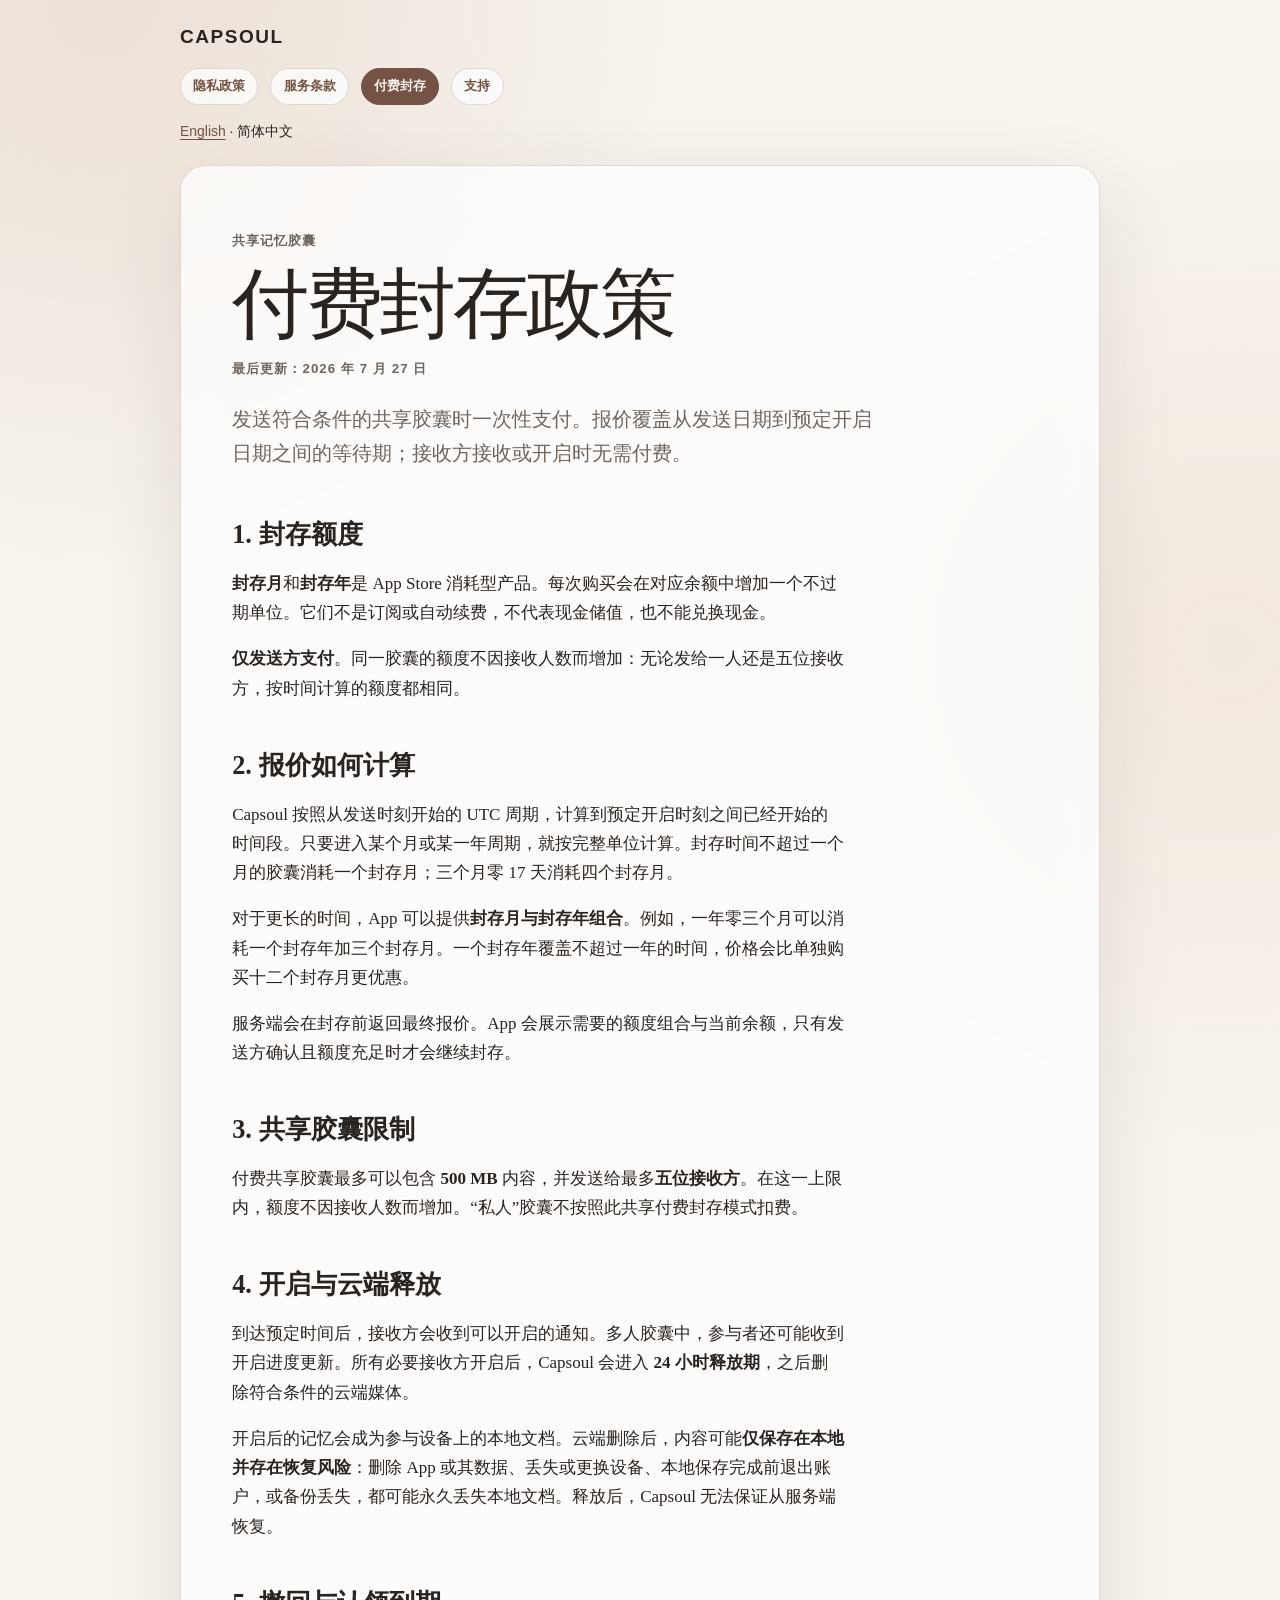
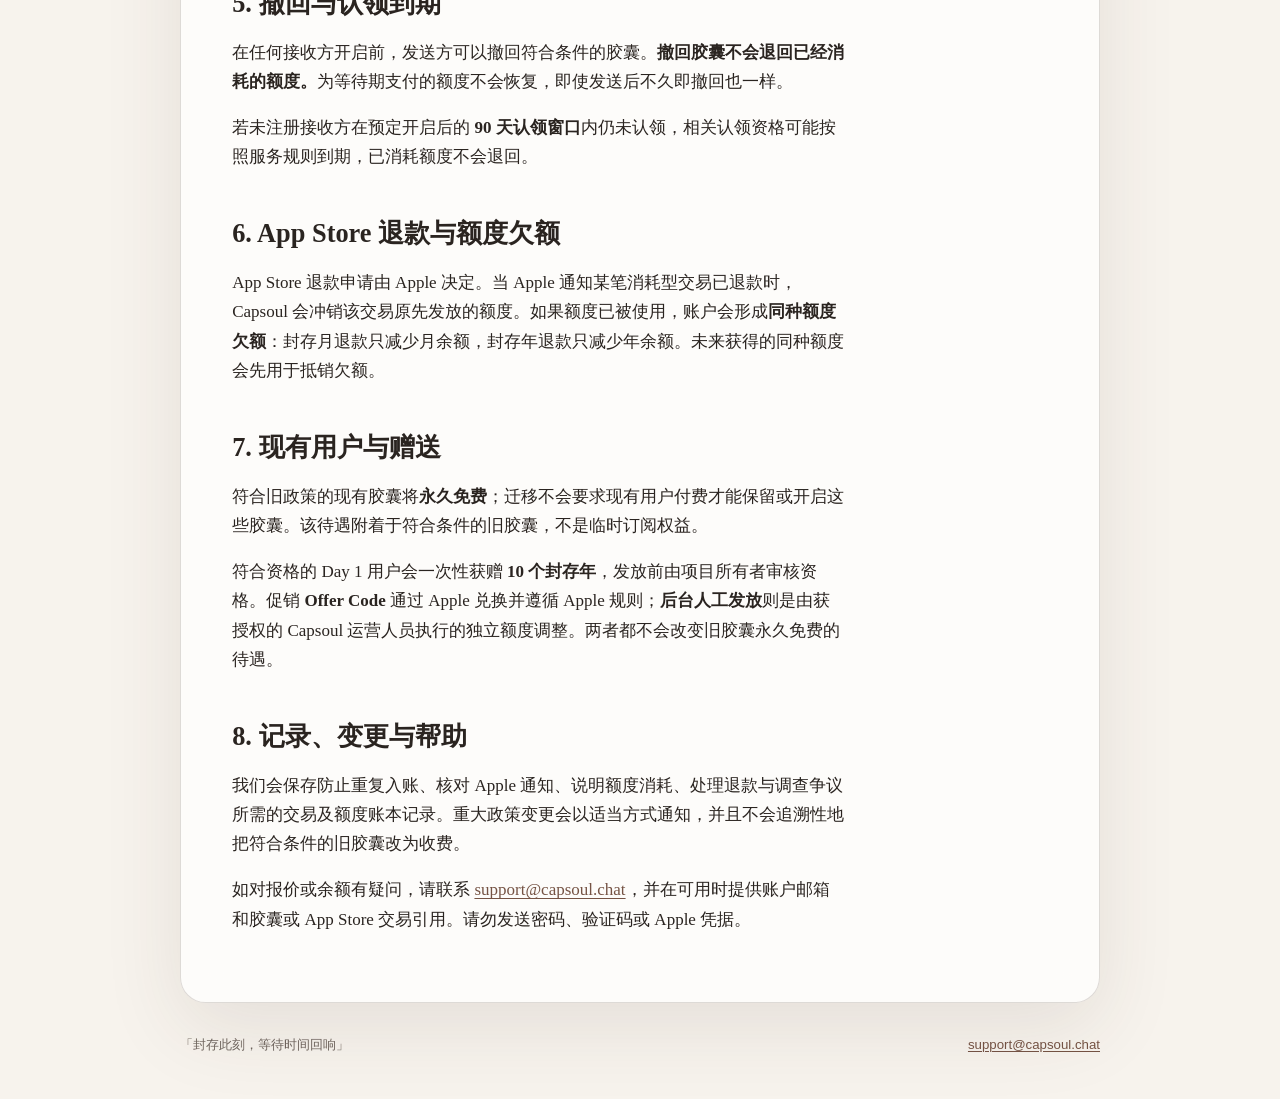
==== preservation-zh.html @ fc530bd7 "docs: publish Capsoul paid preservation policies" ====
<!DOCTYPE html>
<html lang="zh-Hans">
<head>
  <meta charset="UTF-8">
  <meta name="viewport" content="width=device-width, initial-scale=1">
  <meta name="color-scheme" content="light dark">
  <title>付费封存政策 — Capsoul</title>
  <link rel="stylesheet" href="styles.css">
</head>
<body>
  <header class="site-header">
    <a class="brand" href="support-zh.html">Capsoul</a>
    <nav class="nav-row" aria-label="政策导航">
      <a href="privacy-zh.html">隐私政策</a>
      <a href="terms-zh.html">服务条款</a>
      <a href="preservation-zh.html" aria-current="page">付费封存</a>
      <a href="support-zh.html">支持</a>
    </nav>
    <nav class="language" aria-label="语言">
      <a href="preservation.html" lang="en">English</a> · <span aria-current="page">简体中文</span>
    </nav>
  </header>

  <main>
    <p class="eyebrow">共享记忆胶囊</p>
    <h1>付费封存政策</h1>
    <p class="updated">最后更新：2026 年 7 月 27 日</p>
    <p class="lede">发送符合条件的共享胶囊时一次性支付。报价覆盖从发送日期到预定开启日期之间的等待期；接收方接收或开启时无需付费。</p>

    <h2>1. 封存额度</h2>
    <p><strong>封存月</strong>和<strong>封存年</strong>是 App Store 消耗型产品。每次购买会在对应余额中增加一个不过期单位。它们不是订阅或自动续费，不代表现金储值，也不能兑换现金。</p>
    <p><strong>仅发送方支付</strong>。同一胶囊的额度不因接收人数而增加：无论发给一人还是五位接收方，按时间计算的额度都相同。</p>

    <h2>2. 报价如何计算</h2>
    <p>Capsoul 按照从发送时刻开始的 UTC 周期，计算到预定开启时刻之间已经开始的时间段。只要进入某个月或某一年周期，就按完整单位计算。封存时间不超过一个月的胶囊消耗一个封存月；三个月零 17 天消耗四个封存月。</p>
    <p>对于更长的时间，App 可以提供<strong>封存月与封存年组合</strong>。例如，一年零三个月可以消耗一个封存年加三个封存月。一个封存年覆盖不超过一年的时间，价格会比单独购买十二个封存月更优惠。</p>
    <p>服务端会在封存前返回最终报价。App 会展示需要的额度组合与当前余额，只有发送方确认且额度充足时才会继续封存。</p>

    <h2>3. 共享胶囊限制</h2>
    <p>付费共享胶囊最多可以包含 <strong>500 MB</strong> 内容，并发送给最多<strong>五位接收方</strong>。在这一上限内，额度不因接收人数而增加。“私人”胶囊不按照此共享付费封存模式扣费。</p>

    <h2>4. 开启与云端释放</h2>
    <p>到达预定时间后，接收方会收到可以开启的通知。多人胶囊中，参与者还可能收到开启进度更新。所有必要接收方开启后，Capsoul 会进入 <strong>24 小时释放期</strong>，之后删除符合条件的云端媒体。</p>
    <p>开启后的记忆会成为参与设备上的本地文档。云端删除后，内容可能<strong>仅保存在本地并存在恢复风险</strong>：删除 App 或其数据、丢失或更换设备、本地保存完成前退出账户，或备份丢失，都可能永久丢失本地文档。释放后，Capsoul 无法保证从服务端恢复。</p>

    <h2>5. 撤回与认领到期</h2>
    <p>在任何接收方开启前，发送方可以撤回符合条件的胶囊。<strong>撤回胶囊不会退回已经消耗的额度。</strong>为等待期支付的额度不会恢复，即使发送后不久即撤回也一样。</p>
    <p>若未注册接收方在预定开启后的 <strong>90 天认领窗口</strong>内仍未认领，相关认领资格可能按照服务规则到期，已消耗额度不会退回。</p>

    <h2>6. App Store 退款与额度欠额</h2>
    <p>App Store 退款申请由 Apple 决定。当 Apple 通知某笔消耗型交易已退款时，Capsoul 会冲销该交易原先发放的额度。如果额度已被使用，账户会形成<strong>同种额度欠额</strong>：封存月退款只减少月余额，封存年退款只减少年余额。未来获得的同种额度会先用于抵销欠额。</p>

    <h2>7. 现有用户与赠送</h2>
    <p>符合旧政策的现有胶囊将<strong>永久免费</strong>；迁移不会要求现有用户付费才能保留或开启这些胶囊。该待遇附着于符合条件的旧胶囊，不是临时订阅权益。</p>
    <p>符合资格的 Day 1 用户会一次性获赠 <strong>10 个封存年</strong>，发放前由项目所有者审核资格。促销 <strong>Offer Code</strong> 通过 Apple 兑换并遵循 Apple 规则；<strong>后台人工发放</strong>则是由获授权的 Capsoul 运营人员执行的独立额度调整。两者都不会改变旧胶囊永久免费的待遇。</p>

    <h2>8. 记录、变更与帮助</h2>
    <p>我们会保存防止重复入账、核对 Apple 通知、说明额度消耗、处理退款与调查争议所需的交易及额度账本记录。重大政策变更会以适当方式通知，并且不会追溯性地把符合条件的旧胶囊改为收费。</p>
    <p>如对报价或余额有疑问，请联系 <a href="mailto:support@capsoul.chat">support@capsoul.chat</a>，并在可用时提供账户邮箱和胶囊或 App Store 交易引用。请勿发送密码、验证码或 Apple 凭据。</p>
  </main>

  <footer class="site-footer">
    <span>「封存此刻，等待时间回响」</span>
    <a href="mailto:support@capsoul.chat">support@capsoul.chat</a>
  </footer>
</body>
</html>
---- styles.css ----
:root {
  color-scheme: light dark;
  --paper: #f7f3ed;
  --surface: rgba(255, 255, 255, 0.72);
  --ink: #2a2420;
  --muted: #6f655e;
  --accent: #755344;
  --accent-soft: #e8d8cd;
  --line: rgba(80, 61, 51, 0.18);
  --shadow: 0 24px 80px rgba(67, 49, 39, 0.1);
}

* {
  box-sizing: border-box;
}

html {
  background: var(--paper);
  font-size: 17px;
  scroll-behavior: smooth;
}

body {
  min-width: 0;
  margin: 0;
  color: var(--ink);
  background:
    radial-gradient(circle at 8% 0%, rgba(196, 155, 133, 0.22), transparent 34rem),
    radial-gradient(circle at 96% 24%, rgba(226, 198, 174, 0.23), transparent 30rem),
    var(--paper);
  font-family: ui-serif, Georgia, Cambria, "Times New Roman", "Noto Serif SC", serif;
  line-height: 1.72;
  overflow-wrap: anywhere;
}

a {
  color: var(--accent);
  text-decoration-thickness: 0.08em;
  text-underline-offset: 0.18em;
}

a:hover {
  text-decoration-thickness: 0.13em;
}

a:focus-visible {
  border-radius: 0.2rem;
  outline: 3px solid #b96137;
  outline-offset: 4px;
}

.site-header,
main,
.site-footer {
  width: min(100% - 2rem, 920px);
  margin-inline: auto;
}

.site-header {
  display: grid;
  gap: 0.85rem;
  padding-block: 1.25rem;
}

.brand {
  color: var(--ink);
  font-family: -apple-system, BlinkMacSystemFont, "Segoe UI", "Noto Sans SC", sans-serif;
  font-size: 1.12rem;
  font-weight: 700;
  letter-spacing: 0.08em;
  text-decoration: none;
  text-transform: uppercase;
}

.nav-row {
  display: flex;
  flex-wrap: wrap;
  gap: 0.45rem 0.7rem;
  align-items: center;
}

.nav-row a {
  border: 1px solid var(--line);
  border-radius: 999px;
  padding: 0.35rem 0.72rem;
  background: var(--surface);
  font-family: -apple-system, BlinkMacSystemFont, "Segoe UI", "Noto Sans SC", sans-serif;
  font-size: 0.78rem;
  font-weight: 600;
  text-decoration: none;
}

.nav-row a[aria-current="page"] {
  border-color: var(--accent);
  color: var(--paper);
  background: var(--accent);
}

.language {
  font-family: -apple-system, BlinkMacSystemFont, "Segoe UI", "Noto Sans SC", sans-serif;
  font-size: 0.82rem;
}

main {
  padding: clamp(1.6rem, 4vw, 3.5rem);
  border: 1px solid var(--line);
  border-radius: 1.5rem;
  background: var(--surface);
  box-shadow: var(--shadow);
  backdrop-filter: blur(18px);
}

.eyebrow,
.updated {
  color: var(--muted);
  font-family: -apple-system, BlinkMacSystemFont, "Segoe UI", "Noto Sans SC", sans-serif;
  font-size: 0.78rem;
  font-weight: 650;
  letter-spacing: 0.08em;
  text-transform: uppercase;
}

h1 {
  max-width: 16ch;
  margin: 0.15rem 0 0.5rem;
  font-size: clamp(2.15rem, 7vw, 4.5rem);
  font-weight: 540;
  letter-spacing: -0.045em;
  line-height: 1.02;
}

.lede {
  max-width: 64ch;
  margin-block: 1.25rem 2.5rem;
  color: var(--muted);
  font-size: clamp(1.02rem, 2.5vw, 1.18rem);
}

h2 {
  margin-block: 2.4rem 0.65rem;
  padding-top: 0.35rem;
  font-size: clamp(1.22rem, 3vw, 1.55rem);
  line-height: 1.25;
}

h3 {
  margin-block: 1.55rem 0.45rem;
  font-size: 1.03rem;
}

p,
li {
  max-width: 72ch;
}

ul,
ol {
  padding-inline-start: 1.35rem;
}

li + li {
  margin-top: 0.45rem;
}

.callout {
  margin-block: 1.4rem;
  padding: 1rem 1.1rem;
  border-inline-start: 4px solid var(--accent);
  border-radius: 0.3rem 0.8rem 0.8rem 0.3rem;
  background: var(--accent-soft);
  color: #352923;
}

.site-footer {
  display: flex;
  flex-wrap: wrap;
  justify-content: space-between;
  gap: 0.7rem 1.5rem;
  padding-block: 1.8rem 2.5rem;
  color: var(--muted);
  font-family: -apple-system, BlinkMacSystemFont, "Segoe UI", "Noto Sans SC", sans-serif;
  font-size: 0.78rem;
}

@media (max-width: 620px) {
  .site-header,
  main,
  .site-footer {
    width: min(100% - 1rem, 920px);
  }

  main {
    padding: 1.35rem 1rem 1.8rem;
    border-radius: 1rem;
  }

  .nav-row {
    gap: 0.4rem;
  }

  .nav-row a {
    padding: 0.32rem 0.57rem;
    font-size: 0.73rem;
  }

  .lede {
    margin-bottom: 1.8rem;
  }
}

@media (prefers-color-scheme: dark) {
  :root {
    --paper: #171310;
    --surface: rgba(38, 31, 27, 0.8);
    --ink: #f5eee8;
    --muted: #c6b8ae;
    --accent: #e4bca5;
    --accent-soft: #49372e;
    --line: rgba(233, 211, 196, 0.2);
    --shadow: 0 24px 80px rgba(0, 0, 0, 0.3);
  }

  .nav-row a[aria-current="page"] {
    color: #261c17;
  }

  .callout {
    color: #f6eee7;
  }
}

@media (prefers-reduced-motion: reduce) {
  html {
    scroll-behavior: auto;
  }
}
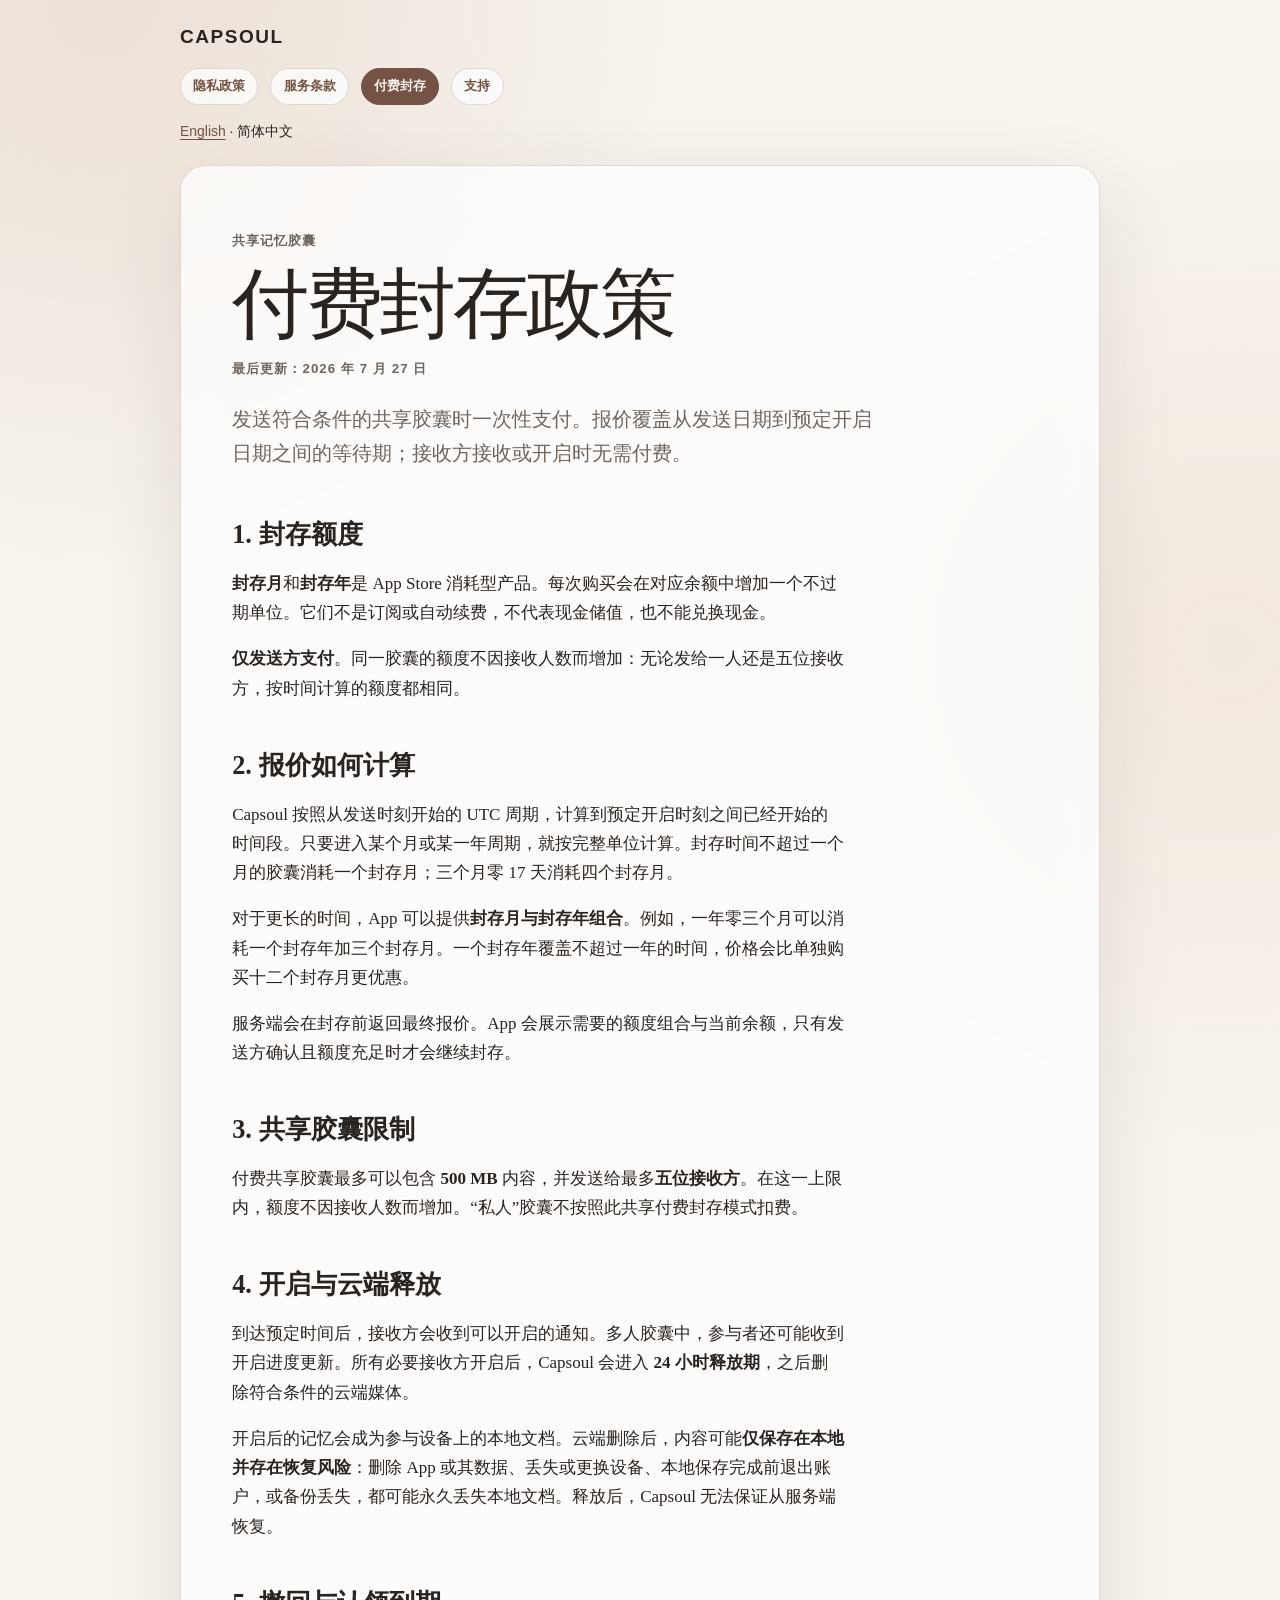
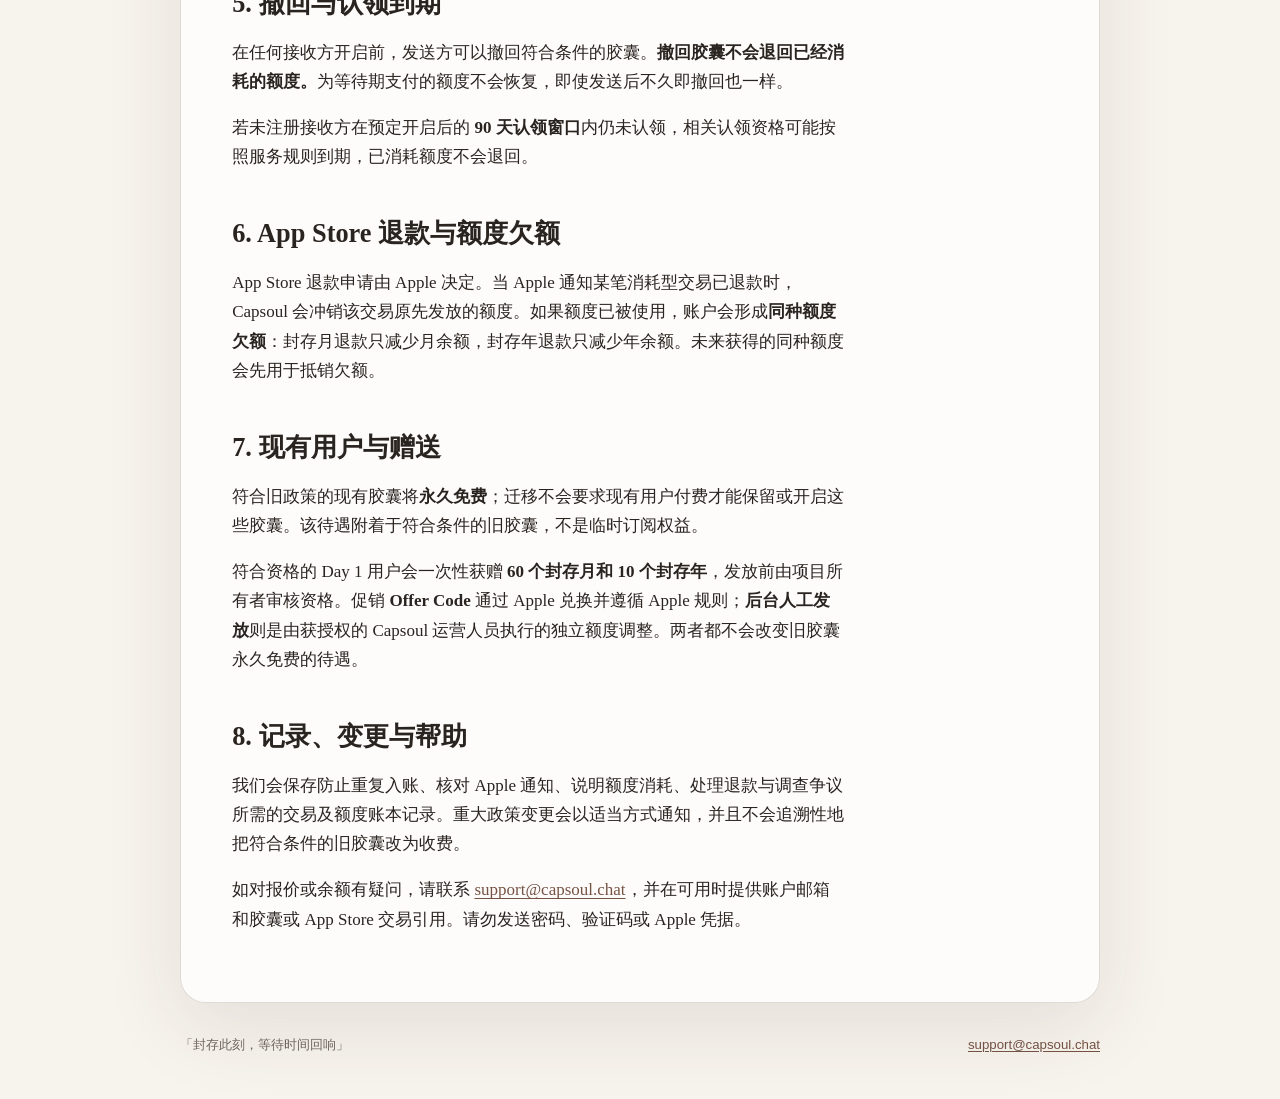
==== commit 30d62c56: "fix: document complete Day 1 grant" ====
--- a/preservation-zh.html
+++ b/preservation-zh.html
@@ -52,7 +52,7 @@
 
     <h2>7. 现有用户与赠送</h2>
     <p>符合旧政策的现有胶囊将<strong>永久免费</strong>；迁移不会要求现有用户付费才能保留或开启这些胶囊。该待遇附着于符合条件的旧胶囊，不是临时订阅权益。</p>
-    <p>符合资格的 Day 1 用户会一次性获赠 <strong>10 个封存年</strong>，发放前由项目所有者审核资格。促销 <strong>Offer Code</strong> 通过 Apple 兑换并遵循 Apple 规则；<strong>后台人工发放</strong>则是由获授权的 Capsoul 运营人员执行的独立额度调整。两者都不会改变旧胶囊永久免费的待遇。</p>
+    <p>符合资格的 Day 1 用户会一次性获赠 <strong>60 个封存月和 10 个封存年</strong>，发放前由项目所有者审核资格。促销 <strong>Offer Code</strong> 通过 Apple 兑换并遵循 Apple 规则；<strong>后台人工发放</strong>则是由获授权的 Capsoul 运营人员执行的独立额度调整。两者都不会改变旧胶囊永久免费的待遇。</p>
 
     <h2>8. 记录、变更与帮助</h2>
     <p>我们会保存防止重复入账、核对 Apple 通知、说明额度消耗、处理退款与调查争议所需的交易及额度账本记录。重大政策变更会以适当方式通知，并且不会追溯性地把符合条件的旧胶囊改为收费。</p>
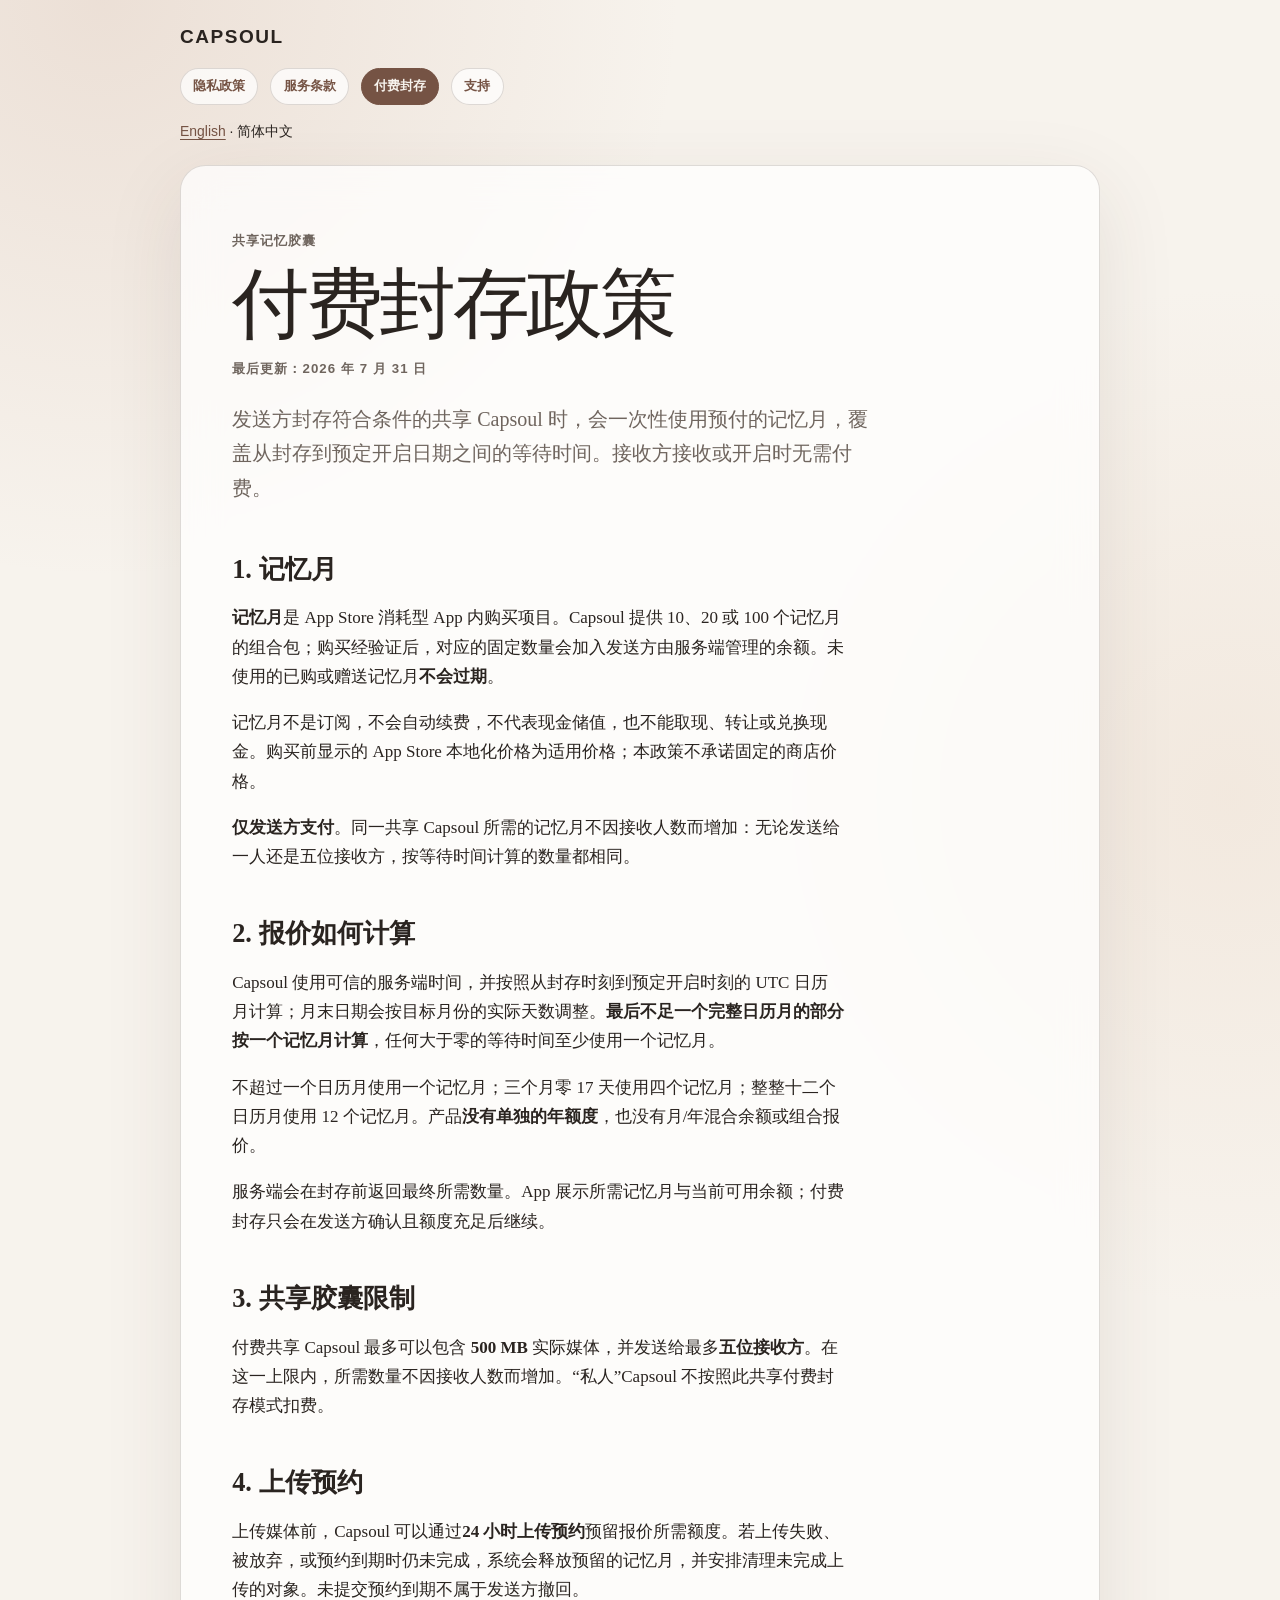
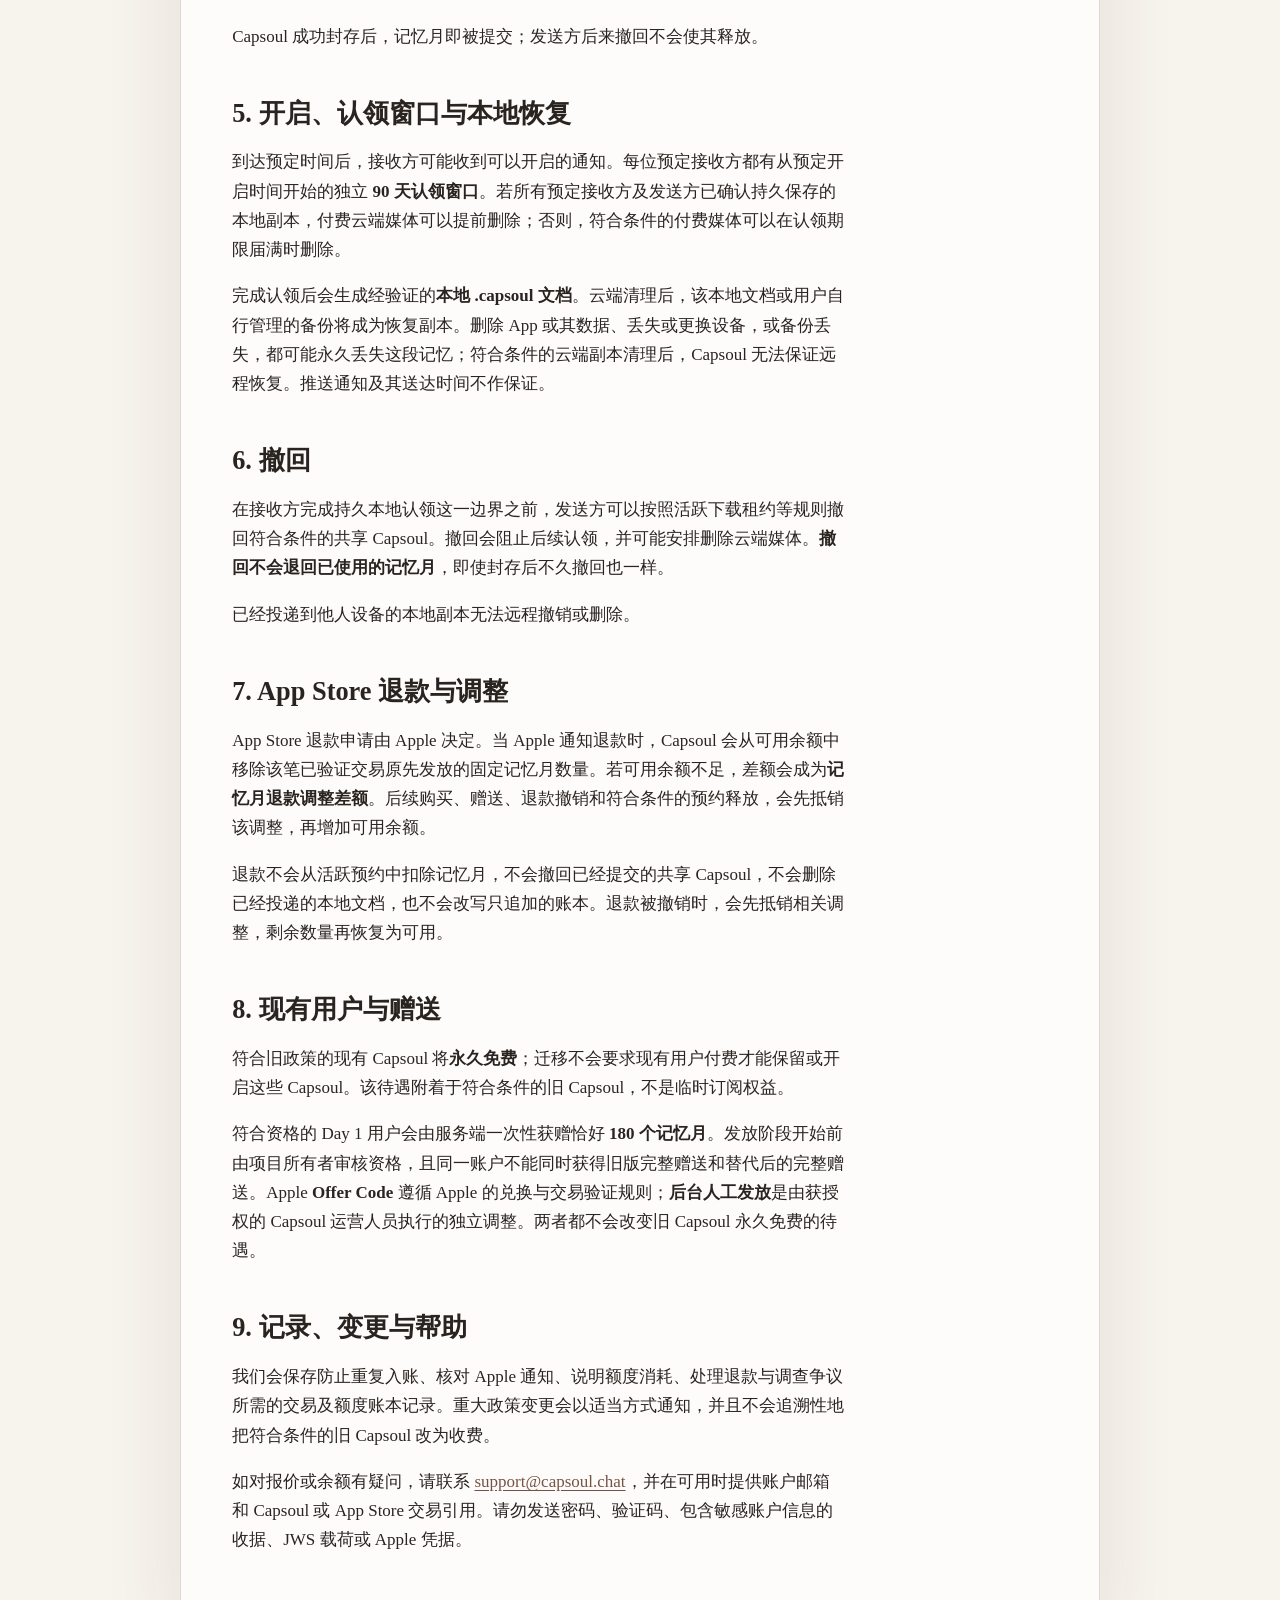
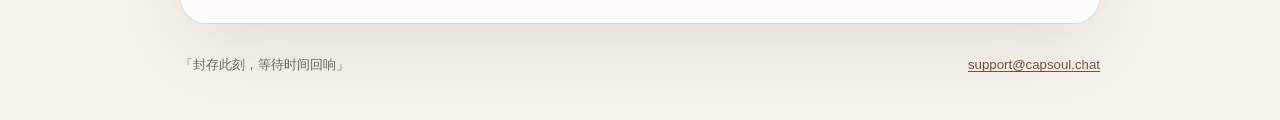
==== commit 517f7ec0: "docs: rewrite preservation policies for Memory Months" ====
--- a/preservation-zh.html
+++ b/preservation-zh.html
@@ -24,39 +24,45 @@
   <main>
     <p class="eyebrow">共享记忆胶囊</p>
     <h1>付费封存政策</h1>
-    <p class="updated">最后更新：2026 年 7 月 27 日</p>
-    <p class="lede">发送符合条件的共享胶囊时一次性支付。报价覆盖从发送日期到预定开启日期之间的等待期；接收方接收或开启时无需付费。</p>
+    <p class="updated">最后更新：2026 年 7 月 31 日</p>
+    <p class="lede">发送方封存符合条件的共享 Capsoul 时，会一次性使用预付的记忆月，覆盖从封存到预定开启日期之间的等待时间。接收方接收或开启时无需付费。</p>
 
-    <h2>1. 封存额度</h2>
-    <p><strong>封存月</strong>和<strong>封存年</strong>是 App Store 消耗型产品。每次购买会在对应余额中增加一个不过期单位。它们不是订阅或自动续费，不代表现金储值，也不能兑换现金。</p>
-    <p><strong>仅发送方支付</strong>。同一胶囊的额度不因接收人数而增加：无论发给一人还是五位接收方，按时间计算的额度都相同。</p>
+    <h2>1. 记忆月</h2>
+    <p><strong>记忆月</strong>是 App Store 消耗型 App 内购买项目。Capsoul 提供 10、20 或 100 个记忆月的组合包；购买经验证后，对应的固定数量会加入发送方由服务端管理的余额。未使用的已购或赠送记忆月<strong>不会过期</strong>。</p>
+    <p>记忆月不是订阅，不会自动续费，不代表现金储值，也不能取现、转让或兑换现金。购买前显示的 App Store 本地化价格为适用价格；本政策不承诺固定的商店价格。</p>
+    <p><strong>仅发送方支付</strong>。同一共享 Capsoul 所需的记忆月不因接收人数而增加：无论发送给一人还是五位接收方，按等待时间计算的数量都相同。</p>
 
     <h2>2. 报价如何计算</h2>
-    <p>Capsoul 按照从发送时刻开始的 UTC 周期，计算到预定开启时刻之间已经开始的时间段。只要进入某个月或某一年周期，就按完整单位计算。封存时间不超过一个月的胶囊消耗一个封存月；三个月零 17 天消耗四个封存月。</p>
-    <p>对于更长的时间，App 可以提供<strong>封存月与封存年组合</strong>。例如，一年零三个月可以消耗一个封存年加三个封存月。一个封存年覆盖不超过一年的时间，价格会比单独购买十二个封存月更优惠。</p>
-    <p>服务端会在封存前返回最终报价。App 会展示需要的额度组合与当前余额，只有发送方确认且额度充足时才会继续封存。</p>
+    <p>Capsoul 使用可信的服务端时间，并按照从封存时刻到预定开启时刻的 UTC 日历月计算；月末日期会按目标月份的实际天数调整。<strong>最后不足一个完整日历月的部分按一个记忆月计算</strong>，任何大于零的等待时间至少使用一个记忆月。</p>
+    <p>不超过一个日历月使用一个记忆月；三个月零 17 天使用四个记忆月；整整十二个日历月使用 12 个记忆月。产品<strong>没有单独的年额度</strong>，也没有月/年混合余额或组合报价。</p>
+    <p>服务端会在封存前返回最终所需数量。App 展示所需记忆月与当前可用余额；付费封存只会在发送方确认且额度充足后继续。</p>
 
     <h2>3. 共享胶囊限制</h2>
-    <p>付费共享胶囊最多可以包含 <strong>500 MB</strong> 内容，并发送给最多<strong>五位接收方</strong>。在这一上限内，额度不因接收人数而增加。“私人”胶囊不按照此共享付费封存模式扣费。</p>
+    <p>付费共享 Capsoul 最多可以包含 <strong>500 MB</strong> 实际媒体，并发送给最多<strong>五位接收方</strong>。在这一上限内，所需数量不因接收人数而增加。“私人”Capsoul 不按照此共享付费封存模式扣费。</p>
 
-    <h2>4. 开启与云端释放</h2>
-    <p>到达预定时间后，接收方会收到可以开启的通知。多人胶囊中，参与者还可能收到开启进度更新。所有必要接收方开启后，Capsoul 会进入 <strong>24 小时释放期</strong>，之后删除符合条件的云端媒体。</p>
-    <p>开启后的记忆会成为参与设备上的本地文档。云端删除后，内容可能<strong>仅保存在本地并存在恢复风险</strong>：删除 App 或其数据、丢失或更换设备、本地保存完成前退出账户，或备份丢失，都可能永久丢失本地文档。释放后，Capsoul 无法保证从服务端恢复。</p>
+    <h2>4. 上传预约</h2>
+    <p>上传媒体前，Capsoul 可以通过<strong>24 小时上传预约</strong>预留报价所需额度。若上传失败、被放弃，或预约到期时仍未完成，系统会释放预留的记忆月，并安排清理未完成上传的对象。未提交预约到期不属于发送方撤回。</p>
+    <p>Capsoul 成功封存后，记忆月即被提交；发送方后来撤回不会使其释放。</p>
 
-    <h2>5. 撤回与认领到期</h2>
-    <p>在任何接收方开启前，发送方可以撤回符合条件的胶囊。<strong>撤回胶囊不会退回已经消耗的额度。</strong>为等待期支付的额度不会恢复，即使发送后不久即撤回也一样。</p>
-    <p>若未注册接收方在预定开启后的 <strong>90 天认领窗口</strong>内仍未认领，相关认领资格可能按照服务规则到期，已消耗额度不会退回。</p>
+    <h2>5. 开启、认领窗口与本地恢复</h2>
+    <p>到达预定时间后，接收方可能收到可以开启的通知。每位预定接收方都有从预定开启时间开始的独立 <strong>90 天认领窗口</strong>。若所有预定接收方及发送方已确认持久保存的本地副本，付费云端媒体可以提前删除；否则，符合条件的付费媒体可以在认领期限届满时删除。</p>
+    <p>完成认领后会生成经验证的<strong>本地 .capsoul 文档</strong>。云端清理后，该本地文档或用户自行管理的备份将成为恢复副本。删除 App 或其数据、丢失或更换设备，或备份丢失，都可能永久丢失这段记忆；符合条件的云端副本清理后，Capsoul 无法保证远程恢复。推送通知及其送达时间不作保证。</p>
 
-    <h2>6. App Store 退款与额度欠额</h2>
-    <p>App Store 退款申请由 Apple 决定。当 Apple 通知某笔消耗型交易已退款时，Capsoul 会冲销该交易原先发放的额度。如果额度已被使用，账户会形成<strong>同种额度欠额</strong>：封存月退款只减少月余额，封存年退款只减少年余额。未来获得的同种额度会先用于抵销欠额。</p>
+    <h2>6. 撤回</h2>
+    <p>在接收方完成持久本地认领这一边界之前，发送方可以按照活跃下载租约等规则撤回符合条件的共享 Capsoul。撤回会阻止后续认领，并可能安排删除云端媒体。<strong>撤回不会退回已使用的记忆月</strong>，即使封存后不久撤回也一样。</p>
+    <p>已经投递到他人设备的本地副本无法远程撤销或删除。</p>
 
-    <h2>7. 现有用户与赠送</h2>
-    <p>符合旧政策的现有胶囊将<strong>永久免费</strong>；迁移不会要求现有用户付费才能保留或开启这些胶囊。该待遇附着于符合条件的旧胶囊，不是临时订阅权益。</p>
-    <p>符合资格的 Day 1 用户会一次性获赠 <strong>60 个封存月和 10 个封存年</strong>，发放前由项目所有者审核资格。促销 <strong>Offer Code</strong> 通过 Apple 兑换并遵循 Apple 规则；<strong>后台人工发放</strong>则是由获授权的 Capsoul 运营人员执行的独立额度调整。两者都不会改变旧胶囊永久免费的待遇。</p>
+    <h2>7. App Store 退款与调整</h2>
+    <p>App Store 退款申请由 Apple 决定。当 Apple 通知退款时，Capsoul 会从可用余额中移除该笔已验证交易原先发放的固定记忆月数量。若可用余额不足，差额会成为<strong>记忆月退款调整差额</strong>。后续购买、赠送、退款撤销和符合条件的预约释放，会先抵销该调整，再增加可用余额。</p>
+    <p>退款不会从活跃预约中扣除记忆月，不会撤回已经提交的共享 Capsoul，不会删除已经投递的本地文档，也不会改写只追加的账本。退款被撤销时，会先抵销相关调整，剩余数量再恢复为可用。</p>
 
-    <h2>8. 记录、变更与帮助</h2>
-    <p>我们会保存防止重复入账、核对 Apple 通知、说明额度消耗、处理退款与调查争议所需的交易及额度账本记录。重大政策变更会以适当方式通知，并且不会追溯性地把符合条件的旧胶囊改为收费。</p>
-    <p>如对报价或余额有疑问，请联系 <a href="mailto:support@capsoul.chat">support@capsoul.chat</a>，并在可用时提供账户邮箱和胶囊或 App Store 交易引用。请勿发送密码、验证码或 Apple 凭据。</p>
+    <h2>8. 现有用户与赠送</h2>
+    <p>符合旧政策的现有 Capsoul 将<strong>永久免费</strong>；迁移不会要求现有用户付费才能保留或开启这些 Capsoul。该待遇附着于符合条件的旧 Capsoul，不是临时订阅权益。</p>
+    <p>符合资格的 Day 1 用户会由服务端一次性获赠恰好 <strong>180 个记忆月</strong>。发放阶段开始前由项目所有者审核资格，且同一账户不能同时获得旧版完整赠送和替代后的完整赠送。Apple <strong>Offer Code</strong> 遵循 Apple 的兑换与交易验证规则；<strong>后台人工发放</strong>是由获授权的 Capsoul 运营人员执行的独立调整。两者都不会改变旧 Capsoul 永久免费的待遇。</p>
+
+    <h2>9. 记录、变更与帮助</h2>
+    <p>我们会保存防止重复入账、核对 Apple 通知、说明额度消耗、处理退款与调查争议所需的交易及额度账本记录。重大政策变更会以适当方式通知，并且不会追溯性地把符合条件的旧 Capsoul 改为收费。</p>
+    <p>如对报价或余额有疑问，请联系 <a href="mailto:support@capsoul.chat">support@capsoul.chat</a>，并在可用时提供账户邮箱和 Capsoul 或 App Store 交易引用。请勿发送密码、验证码、包含敏感账户信息的收据、JWS 载荷或 Apple 凭据。</p>
   </main>
 
   <footer class="site-footer">
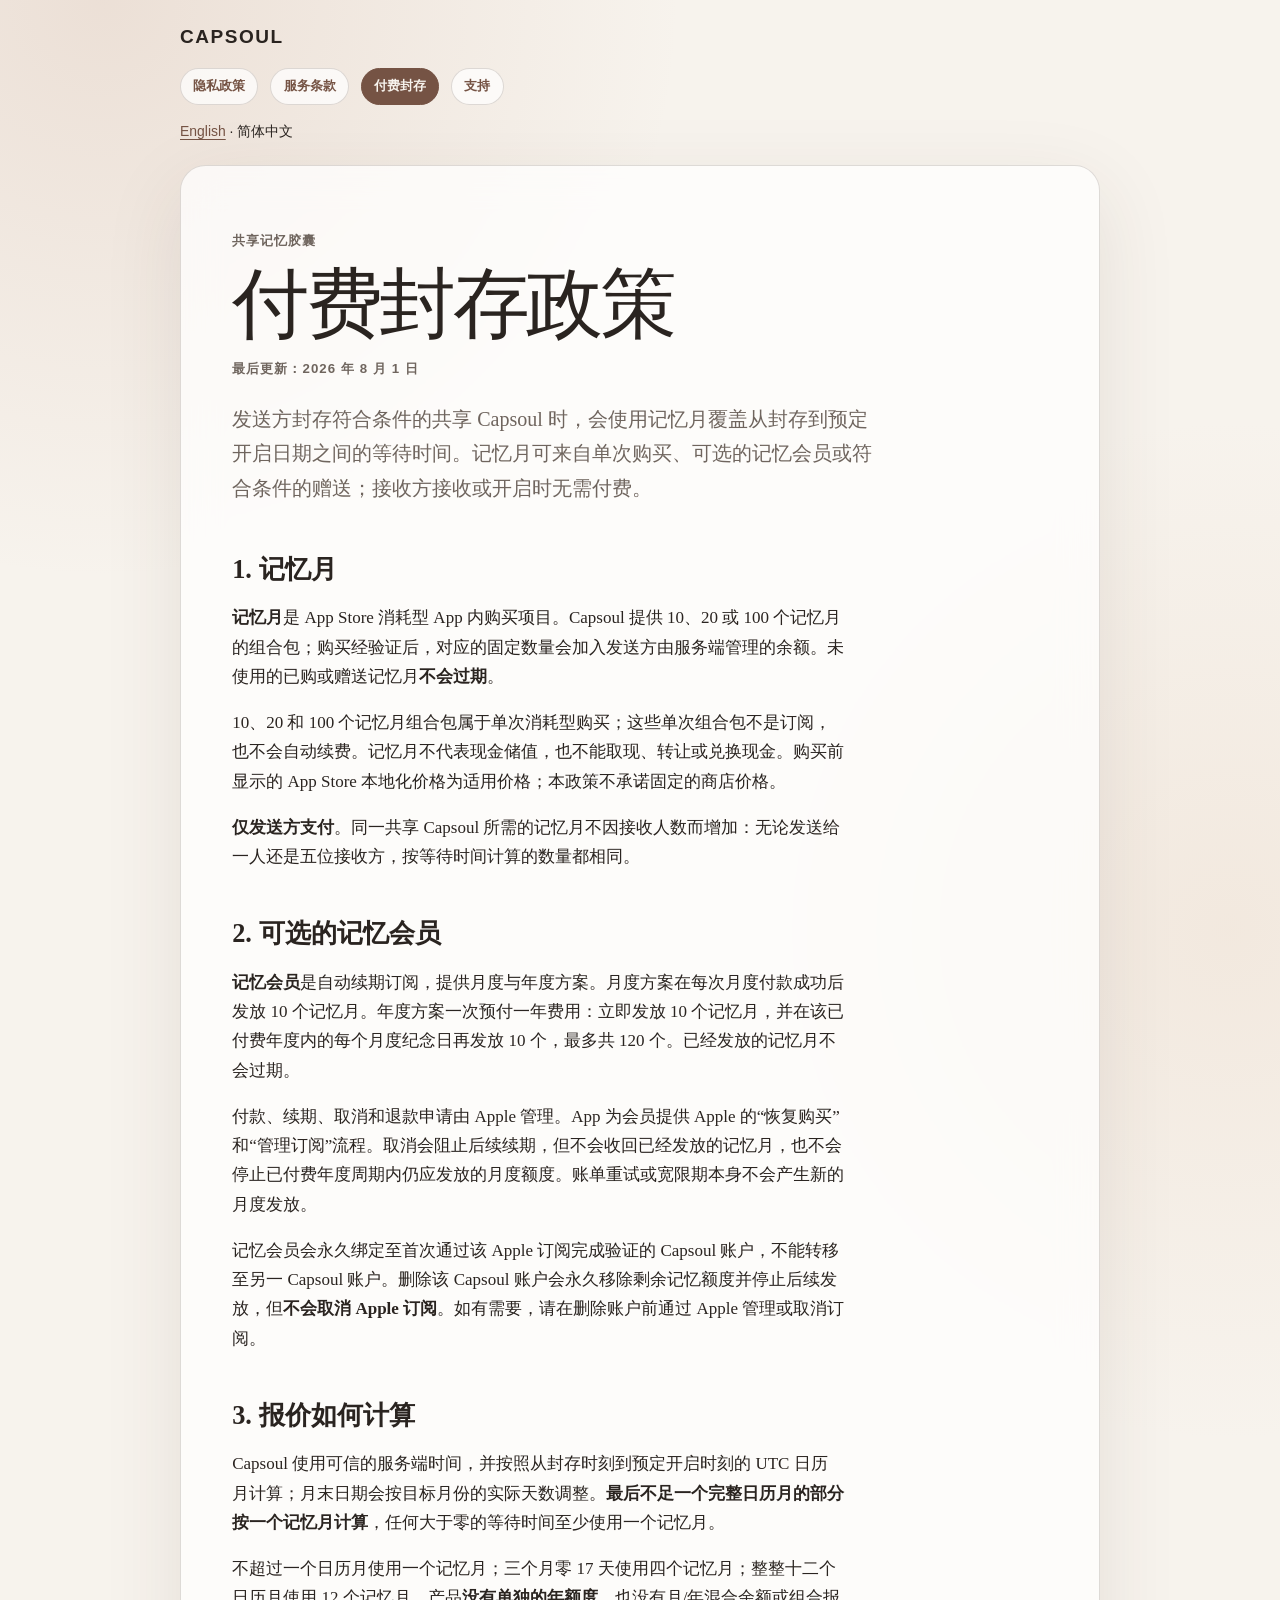
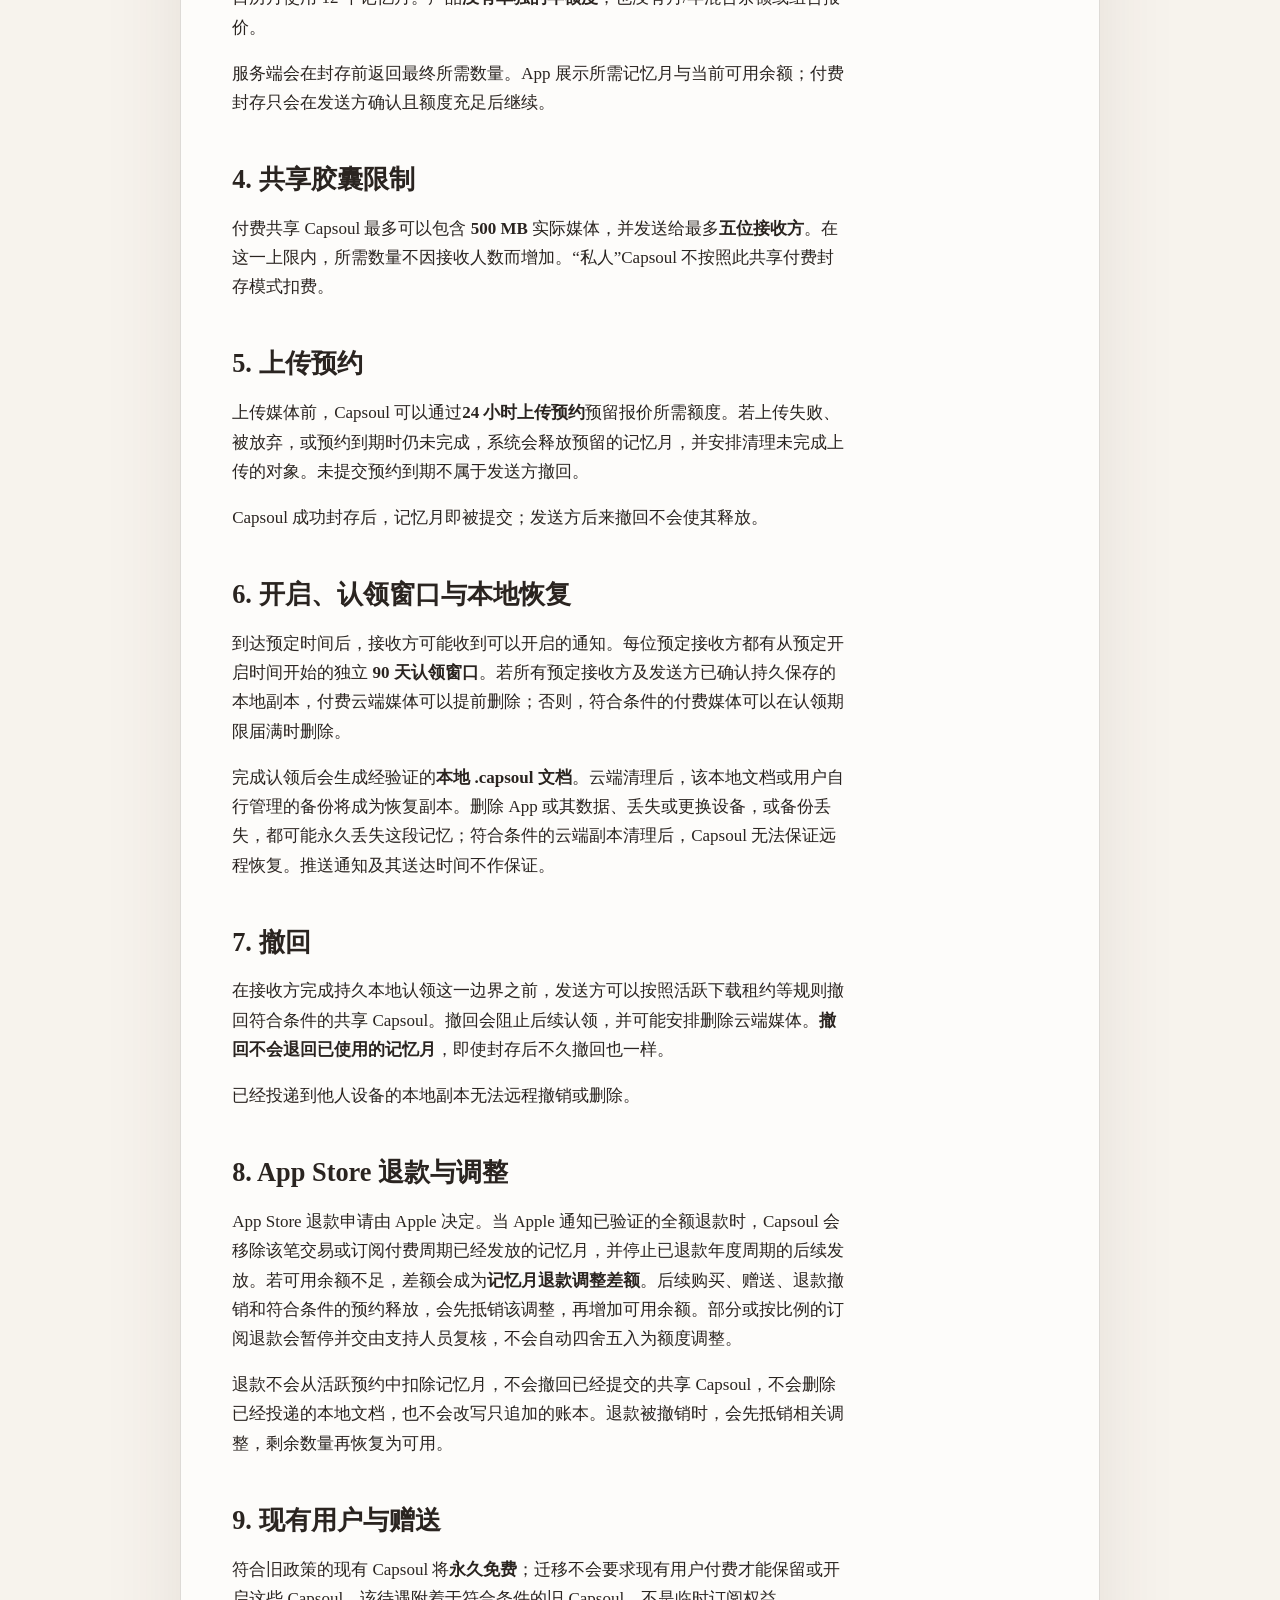
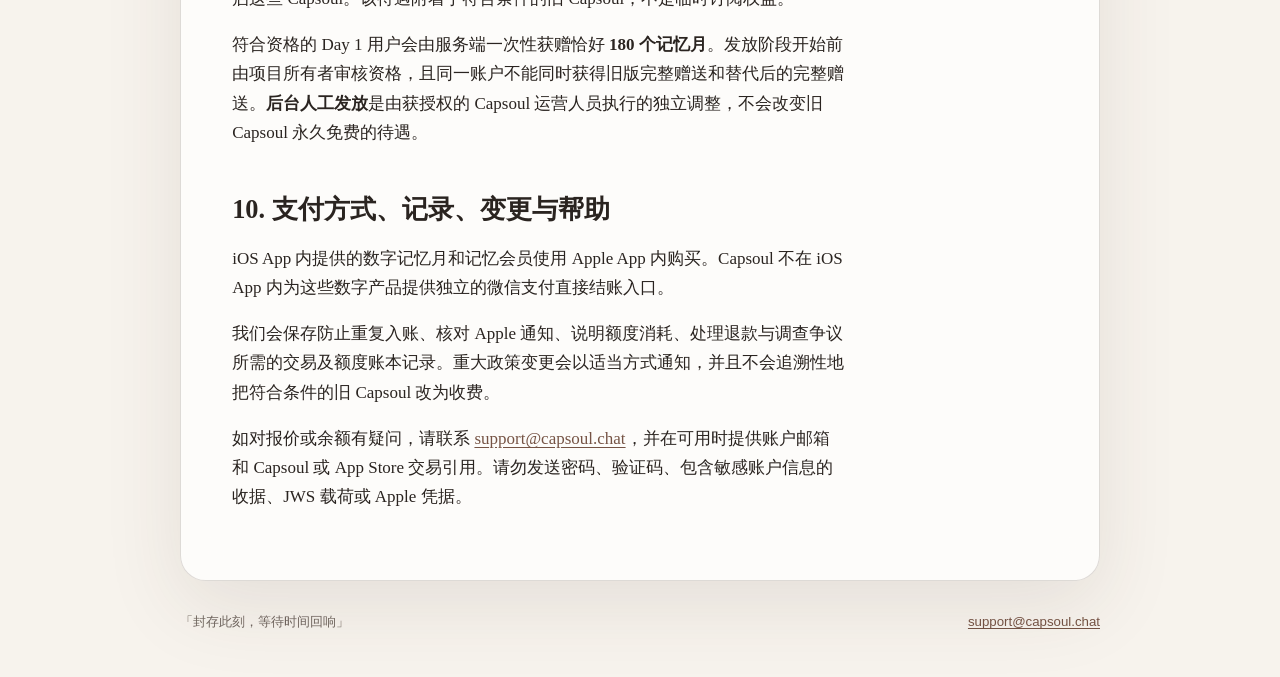
==== commit ef33fb5a: "docs: add Memory Membership legal terms" ====
--- a/preservation-zh.html
+++ b/preservation-zh.html
@@ -24,43 +24,49 @@
   <main>
     <p class="eyebrow">共享记忆胶囊</p>
     <h1>付费封存政策</h1>
-    <p class="updated">最后更新：2026 年 7 月 31 日</p>
-    <p class="lede">发送方封存符合条件的共享 Capsoul 时，会一次性使用预付的记忆月，覆盖从封存到预定开启日期之间的等待时间。接收方接收或开启时无需付费。</p>
+    <p class="updated">最后更新：2026 年 8 月 1 日</p>
+    <p class="lede">发送方封存符合条件的共享 Capsoul 时，会使用记忆月覆盖从封存到预定开启日期之间的等待时间。记忆月可来自单次购买、可选的记忆会员或符合条件的赠送；接收方接收或开启时无需付费。</p>
 
     <h2>1. 记忆月</h2>
     <p><strong>记忆月</strong>是 App Store 消耗型 App 内购买项目。Capsoul 提供 10、20 或 100 个记忆月的组合包；购买经验证后，对应的固定数量会加入发送方由服务端管理的余额。未使用的已购或赠送记忆月<strong>不会过期</strong>。</p>
-    <p>记忆月不是订阅，不会自动续费，不代表现金储值，也不能取现、转让或兑换现金。购买前显示的 App Store 本地化价格为适用价格；本政策不承诺固定的商店价格。</p>
+    <p>10、20 和 100 个记忆月组合包属于单次消耗型购买；这些单次组合包不是订阅，也不会自动续费。记忆月不代表现金储值，也不能取现、转让或兑换现金。购买前显示的 App Store 本地化价格为适用价格；本政策不承诺固定的商店价格。</p>
     <p><strong>仅发送方支付</strong>。同一共享 Capsoul 所需的记忆月不因接收人数而增加：无论发送给一人还是五位接收方，按等待时间计算的数量都相同。</p>
 
-    <h2>2. 报价如何计算</h2>
+    <h2>2. 可选的记忆会员</h2>
+    <p><strong>记忆会员</strong>是自动续期订阅，提供月度与年度方案。月度方案在每次月度付款成功后发放 10 个记忆月。年度方案一次预付一年费用：立即发放 10 个记忆月，并在该已付费年度内的每个月度纪念日再发放 10 个，最多共 120 个。已经发放的记忆月不会过期。</p>
+    <p>付款、续期、取消和退款申请由 Apple 管理。App 为会员提供 Apple 的“恢复购买”和“管理订阅”流程。取消会阻止后续续期，但不会收回已经发放的记忆月，也不会停止已付费年度周期内仍应发放的月度额度。账单重试或宽限期本身不会产生新的月度发放。</p>
+    <p>记忆会员会永久绑定至首次通过该 Apple 订阅完成验证的 Capsoul 账户，不能转移至另一 Capsoul 账户。删除该 Capsoul 账户会永久移除剩余记忆额度并停止后续发放，但<strong>不会取消 Apple 订阅</strong>。如有需要，请在删除账户前通过 Apple 管理或取消订阅。</p>
+
+    <h2>3. 报价如何计算</h2>
     <p>Capsoul 使用可信的服务端时间，并按照从封存时刻到预定开启时刻的 UTC 日历月计算；月末日期会按目标月份的实际天数调整。<strong>最后不足一个完整日历月的部分按一个记忆月计算</strong>，任何大于零的等待时间至少使用一个记忆月。</p>
     <p>不超过一个日历月使用一个记忆月；三个月零 17 天使用四个记忆月；整整十二个日历月使用 12 个记忆月。产品<strong>没有单独的年额度</strong>，也没有月/年混合余额或组合报价。</p>
     <p>服务端会在封存前返回最终所需数量。App 展示所需记忆月与当前可用余额；付费封存只会在发送方确认且额度充足后继续。</p>
 
-    <h2>3. 共享胶囊限制</h2>
+    <h2>4. 共享胶囊限制</h2>
     <p>付费共享 Capsoul 最多可以包含 <strong>500 MB</strong> 实际媒体，并发送给最多<strong>五位接收方</strong>。在这一上限内，所需数量不因接收人数而增加。“私人”Capsoul 不按照此共享付费封存模式扣费。</p>
 
-    <h2>4. 上传预约</h2>
+    <h2>5. 上传预约</h2>
     <p>上传媒体前，Capsoul 可以通过<strong>24 小时上传预约</strong>预留报价所需额度。若上传失败、被放弃，或预约到期时仍未完成，系统会释放预留的记忆月，并安排清理未完成上传的对象。未提交预约到期不属于发送方撤回。</p>
     <p>Capsoul 成功封存后，记忆月即被提交；发送方后来撤回不会使其释放。</p>
 
-    <h2>5. 开启、认领窗口与本地恢复</h2>
+    <h2>6. 开启、认领窗口与本地恢复</h2>
     <p>到达预定时间后，接收方可能收到可以开启的通知。每位预定接收方都有从预定开启时间开始的独立 <strong>90 天认领窗口</strong>。若所有预定接收方及发送方已确认持久保存的本地副本，付费云端媒体可以提前删除；否则，符合条件的付费媒体可以在认领期限届满时删除。</p>
     <p>完成认领后会生成经验证的<strong>本地 .capsoul 文档</strong>。云端清理后，该本地文档或用户自行管理的备份将成为恢复副本。删除 App 或其数据、丢失或更换设备，或备份丢失，都可能永久丢失这段记忆；符合条件的云端副本清理后，Capsoul 无法保证远程恢复。推送通知及其送达时间不作保证。</p>
 
-    <h2>6. 撤回</h2>
+    <h2>7. 撤回</h2>
     <p>在接收方完成持久本地认领这一边界之前，发送方可以按照活跃下载租约等规则撤回符合条件的共享 Capsoul。撤回会阻止后续认领，并可能安排删除云端媒体。<strong>撤回不会退回已使用的记忆月</strong>，即使封存后不久撤回也一样。</p>
     <p>已经投递到他人设备的本地副本无法远程撤销或删除。</p>
 
-    <h2>7. App Store 退款与调整</h2>
-    <p>App Store 退款申请由 Apple 决定。当 Apple 通知退款时，Capsoul 会从可用余额中移除该笔已验证交易原先发放的固定记忆月数量。若可用余额不足，差额会成为<strong>记忆月退款调整差额</strong>。后续购买、赠送、退款撤销和符合条件的预约释放，会先抵销该调整，再增加可用余额。</p>
+    <h2>8. App Store 退款与调整</h2>
+    <p>App Store 退款申请由 Apple 决定。当 Apple 通知已验证的全额退款时，Capsoul 会移除该笔交易或订阅付费周期已经发放的记忆月，并停止已退款年度周期的后续发放。若可用余额不足，差额会成为<strong>记忆月退款调整差额</strong>。后续购买、赠送、退款撤销和符合条件的预约释放，会先抵销该调整，再增加可用余额。部分或按比例的订阅退款会暂停并交由支持人员复核，不会自动四舍五入为额度调整。</p>
     <p>退款不会从活跃预约中扣除记忆月，不会撤回已经提交的共享 Capsoul，不会删除已经投递的本地文档，也不会改写只追加的账本。退款被撤销时，会先抵销相关调整，剩余数量再恢复为可用。</p>
 
-    <h2>8. 现有用户与赠送</h2>
+    <h2>9. 现有用户与赠送</h2>
     <p>符合旧政策的现有 Capsoul 将<strong>永久免费</strong>；迁移不会要求现有用户付费才能保留或开启这些 Capsoul。该待遇附着于符合条件的旧 Capsoul，不是临时订阅权益。</p>
-    <p>符合资格的 Day 1 用户会由服务端一次性获赠恰好 <strong>180 个记忆月</strong>。发放阶段开始前由项目所有者审核资格，且同一账户不能同时获得旧版完整赠送和替代后的完整赠送。Apple <strong>Offer Code</strong> 遵循 Apple 的兑换与交易验证规则；<strong>后台人工发放</strong>是由获授权的 Capsoul 运营人员执行的独立调整。两者都不会改变旧 Capsoul 永久免费的待遇。</p>
+    <p>符合资格的 Day 1 用户会由服务端一次性获赠恰好 <strong>180 个记忆月</strong>。发放阶段开始前由项目所有者审核资格，且同一账户不能同时获得旧版完整赠送和替代后的完整赠送。<strong>后台人工发放</strong>是由获授权的 Capsoul 运营人员执行的独立调整，不会改变旧 Capsoul 永久免费的待遇。</p>
 
-    <h2>9. 记录、变更与帮助</h2>
+    <h2>10. 支付方式、记录、变更与帮助</h2>
+    <p>iOS App 内提供的数字记忆月和记忆会员使用 Apple App 内购买。Capsoul 不在 iOS App 内为这些数字产品提供独立的微信支付直接结账入口。</p>
     <p>我们会保存防止重复入账、核对 Apple 通知、说明额度消耗、处理退款与调查争议所需的交易及额度账本记录。重大政策变更会以适当方式通知，并且不会追溯性地把符合条件的旧 Capsoul 改为收费。</p>
     <p>如对报价或余额有疑问，请联系 <a href="mailto:support@capsoul.chat">support@capsoul.chat</a>，并在可用时提供账户邮箱和 Capsoul 或 App Store 交易引用。请勿发送密码、验证码、包含敏感账户信息的收据、JWS 载荷或 Apple 凭据。</p>
   </main>
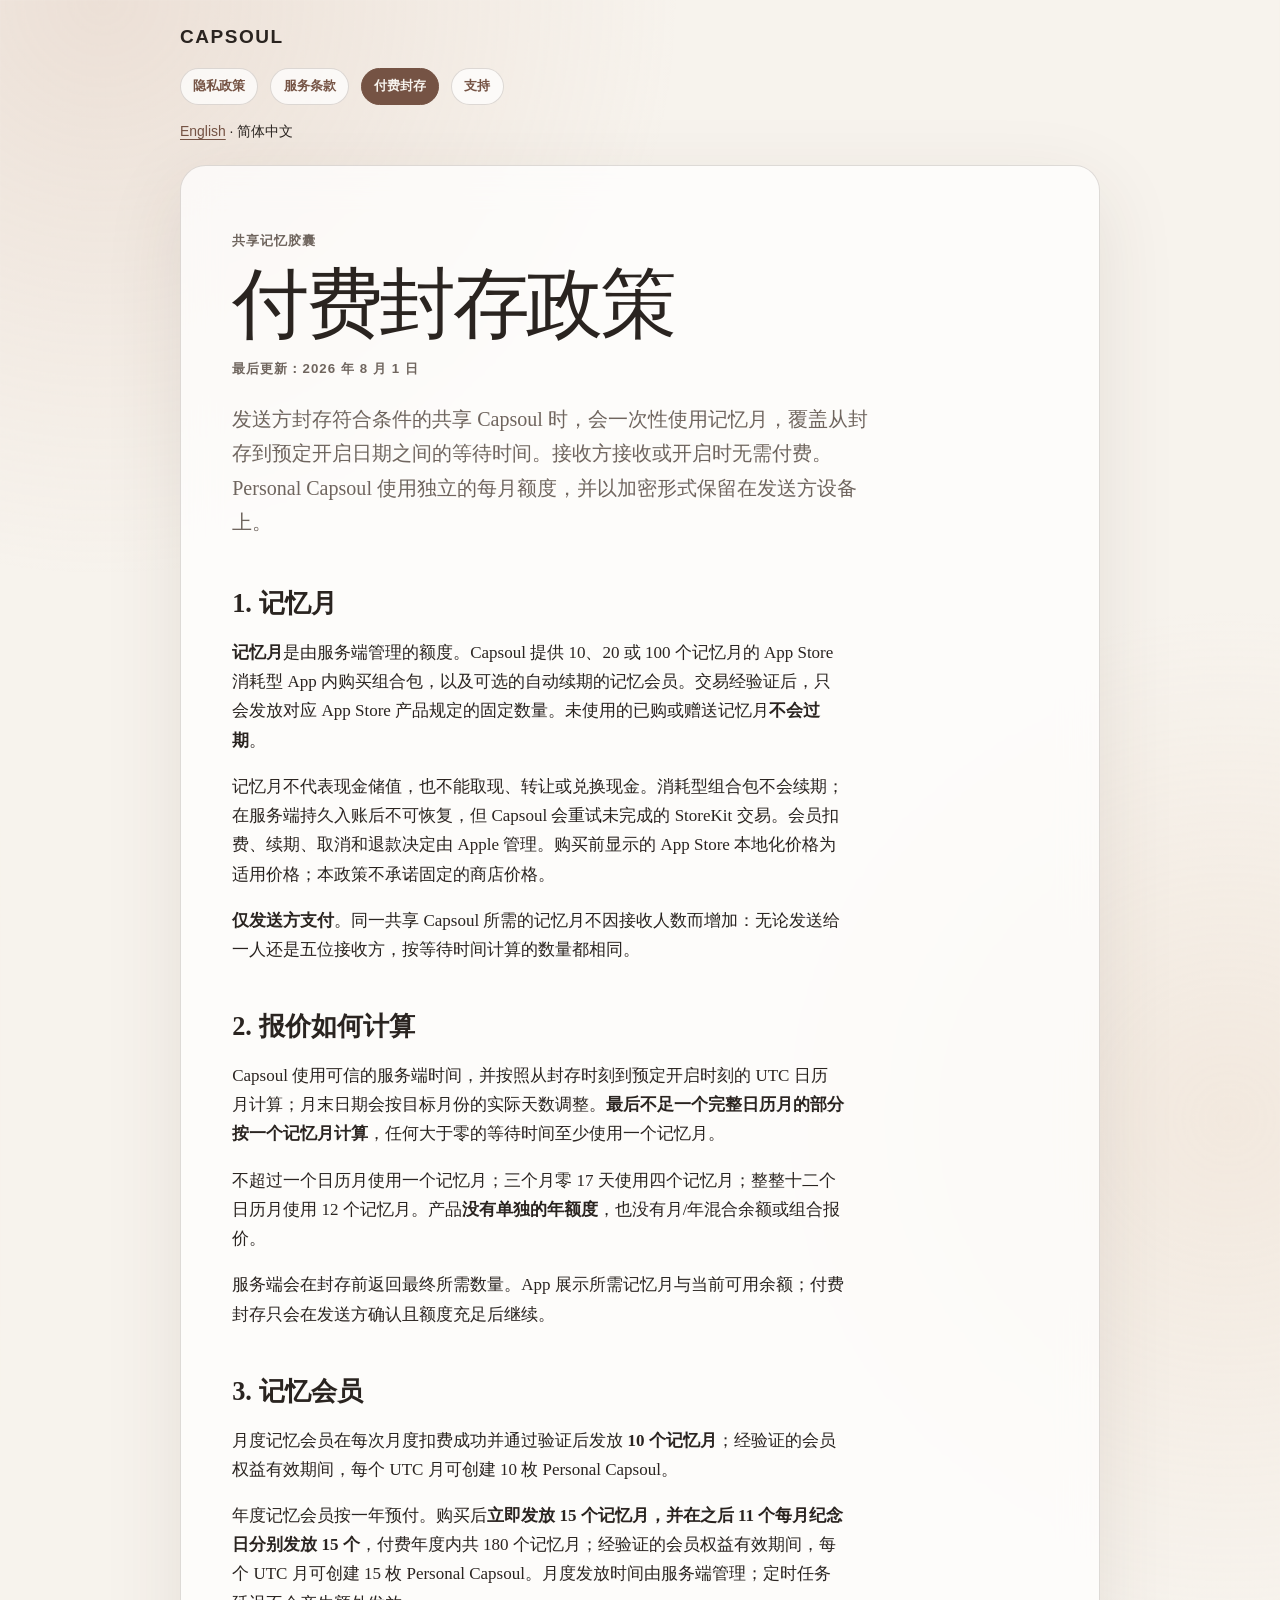
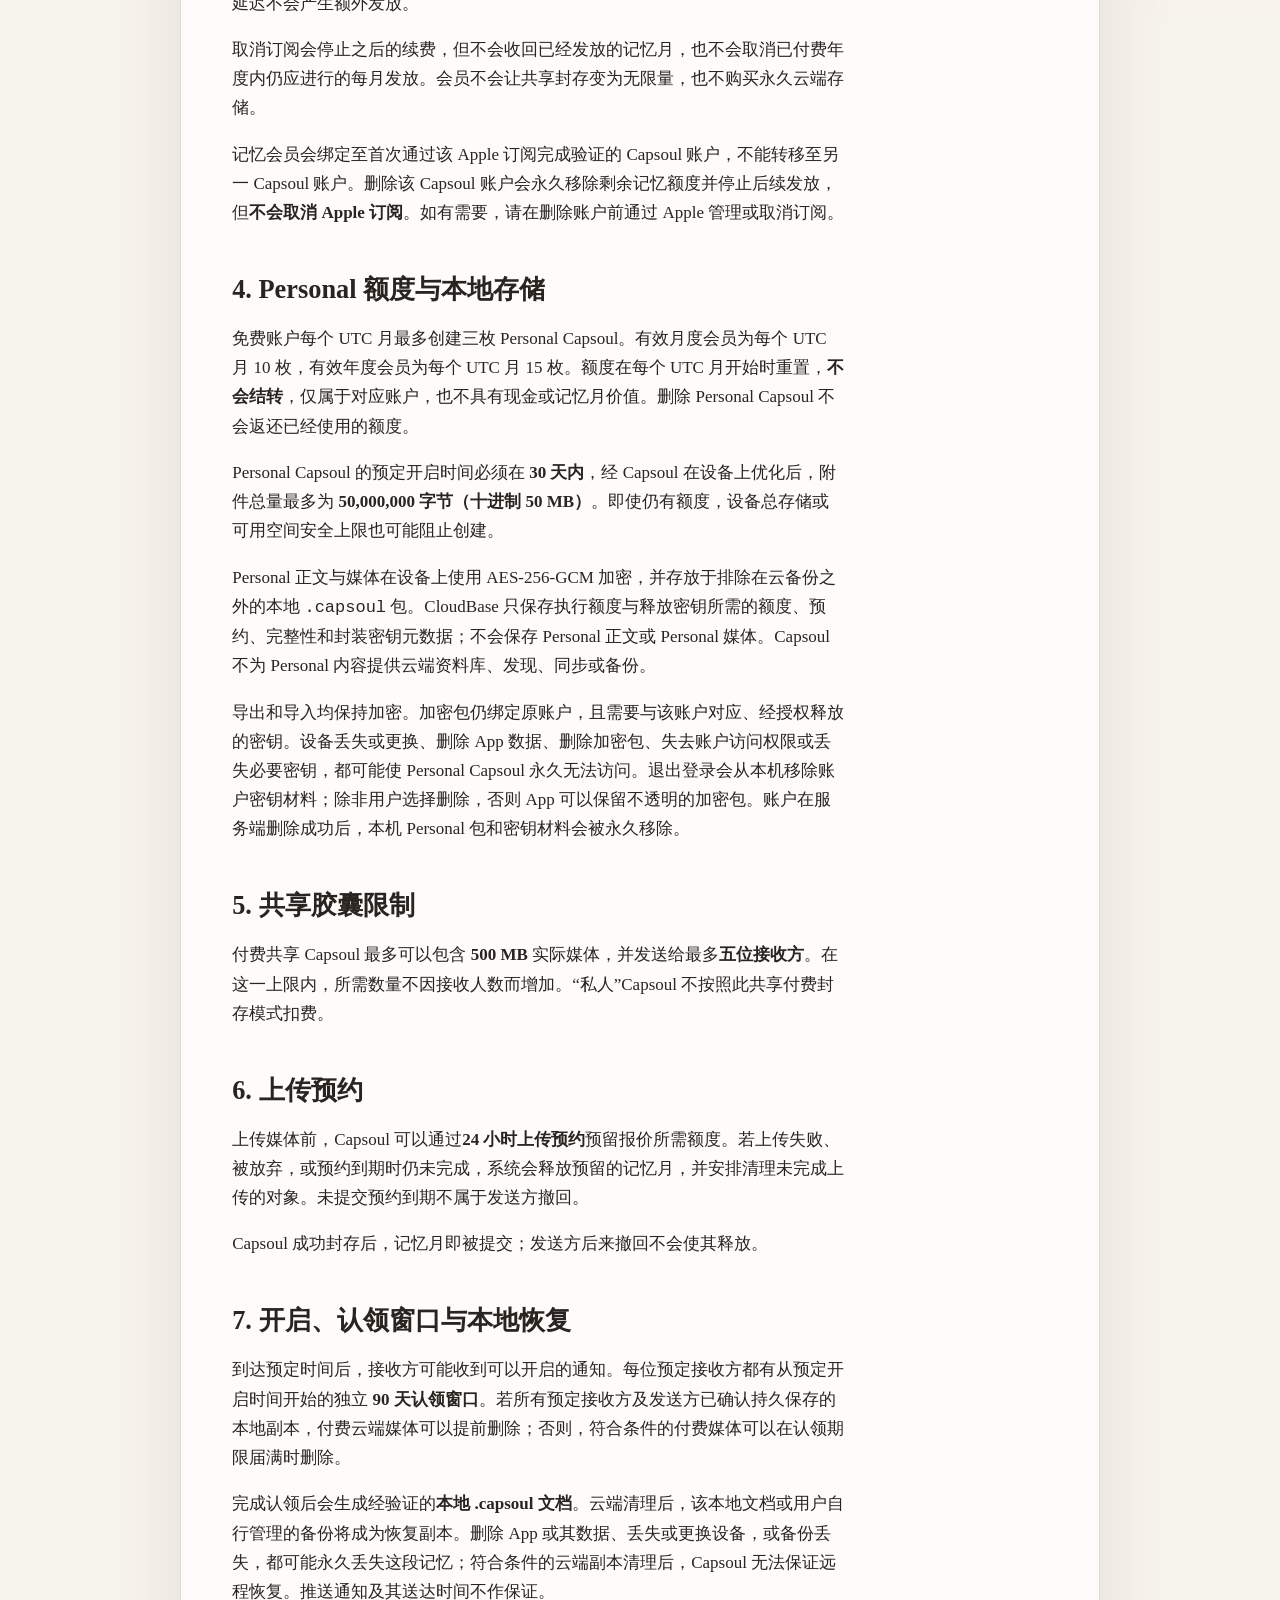
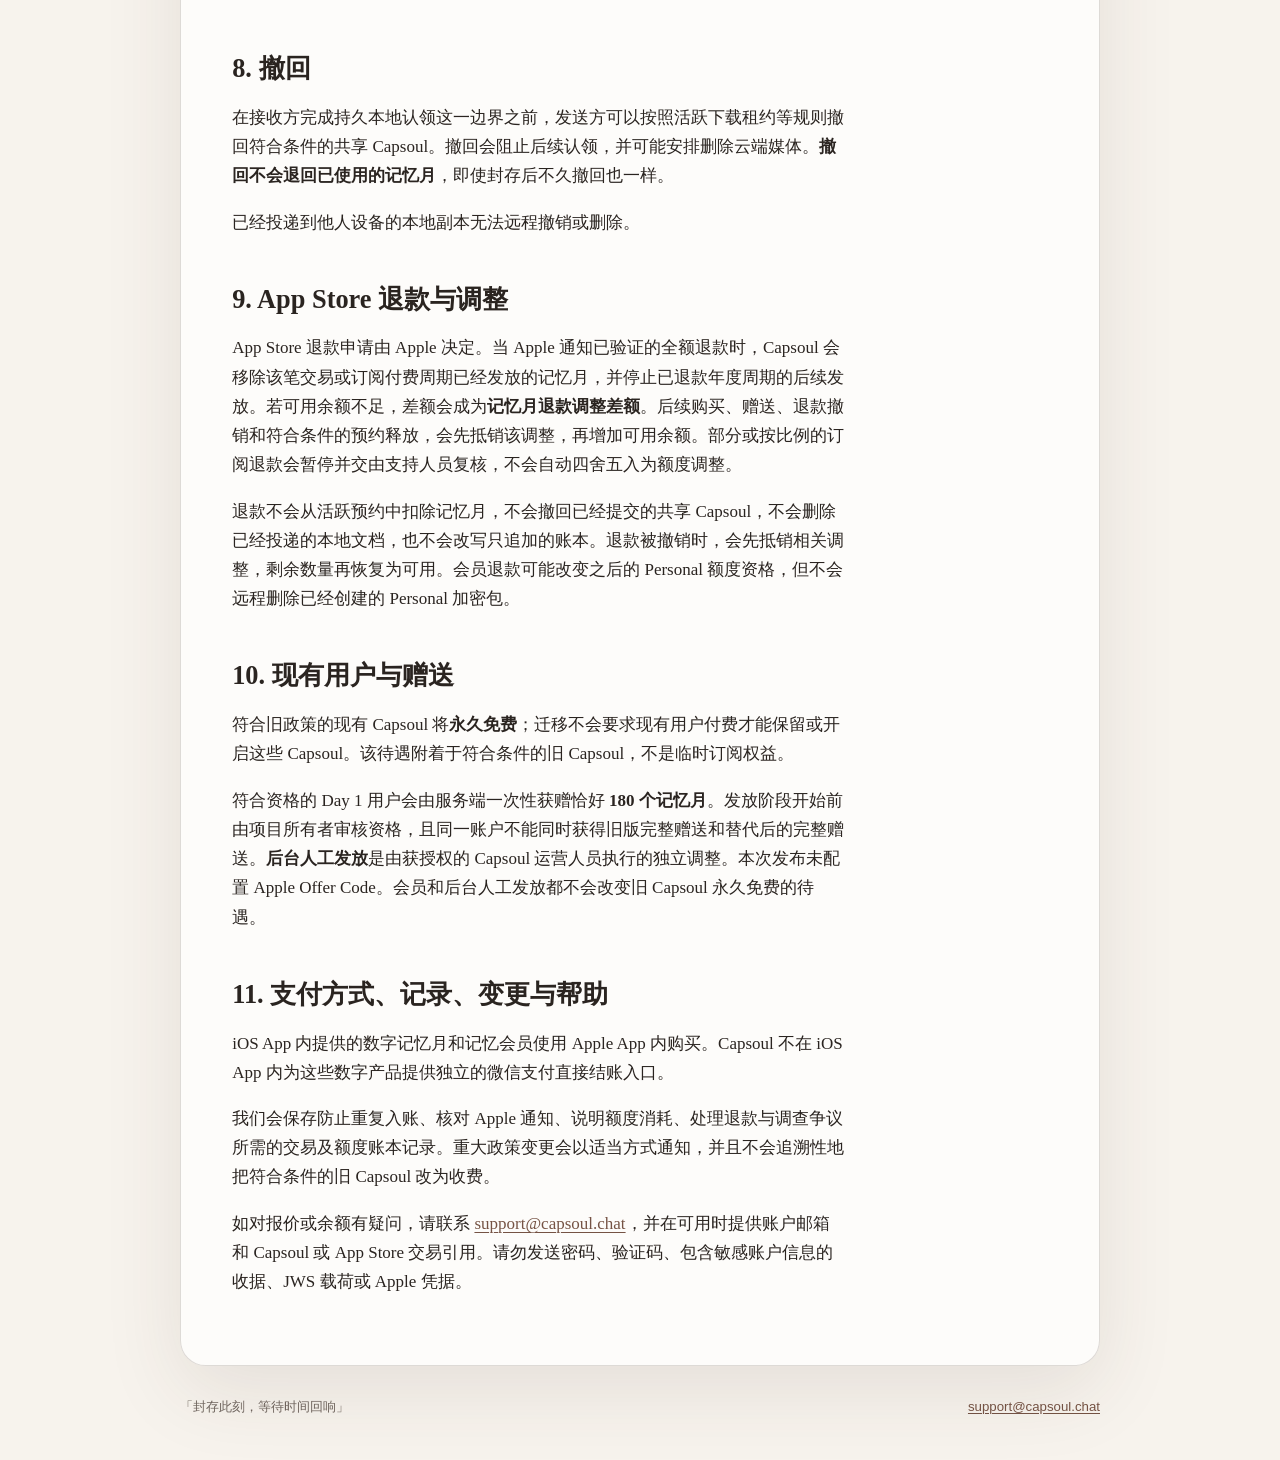
==== commit 9f942865: "docs: add membership and local Personal policy" ====
--- a/preservation-zh.html
+++ b/preservation-zh.html
@@ -25,47 +25,54 @@
     <p class="eyebrow">共享记忆胶囊</p>
     <h1>付费封存政策</h1>
     <p class="updated">最后更新：2026 年 8 月 1 日</p>
-    <p class="lede">发送方封存符合条件的共享 Capsoul 时，会使用记忆月覆盖从封存到预定开启日期之间的等待时间。记忆月可来自单次购买、可选的记忆会员或符合条件的赠送；接收方接收或开启时无需付费。</p>
+    <p class="lede">发送方封存符合条件的共享 Capsoul 时，会一次性使用记忆月，覆盖从封存到预定开启日期之间的等待时间。接收方接收或开启时无需付费。Personal Capsoul 使用独立的每月额度，并以加密形式保留在发送方设备上。</p>
 
     <h2>1. 记忆月</h2>
-    <p><strong>记忆月</strong>是 App Store 消耗型 App 内购买项目。Capsoul 提供 10、20 或 100 个记忆月的组合包；购买经验证后，对应的固定数量会加入发送方由服务端管理的余额。未使用的已购或赠送记忆月<strong>不会过期</strong>。</p>
-    <p>10、20 和 100 个记忆月组合包属于单次消耗型购买；这些单次组合包不是订阅，也不会自动续费。记忆月不代表现金储值，也不能取现、转让或兑换现金。购买前显示的 App Store 本地化价格为适用价格；本政策不承诺固定的商店价格。</p>
+    <p><strong>记忆月</strong>是由服务端管理的额度。Capsoul 提供 10、20 或 100 个记忆月的 App Store 消耗型 App 内购买组合包，以及可选的自动续期的记忆会员。交易经验证后，只会发放对应 App Store 产品规定的固定数量。未使用的已购或赠送记忆月<strong>不会过期</strong>。</p>
+    <p>记忆月不代表现金储值，也不能取现、转让或兑换现金。消耗型组合包不会续期；在服务端持久入账后不可恢复，但 Capsoul 会重试未完成的 StoreKit 交易。会员扣费、续期、取消和退款决定由 Apple 管理。购买前显示的 App Store 本地化价格为适用价格；本政策不承诺固定的商店价格。</p>
     <p><strong>仅发送方支付</strong>。同一共享 Capsoul 所需的记忆月不因接收人数而增加：无论发送给一人还是五位接收方，按等待时间计算的数量都相同。</p>
 
-    <h2>2. 可选的记忆会员</h2>
-    <p><strong>记忆会员</strong>是自动续期订阅，提供月度与年度方案。月度方案在每次月度付款成功后发放 10 个记忆月。年度方案一次预付一年费用：立即发放 10 个记忆月，并在该已付费年度内的每个月度纪念日再发放 10 个，最多共 120 个。已经发放的记忆月不会过期。</p>
-    <p>付款、续期、取消和退款申请由 Apple 管理。App 为会员提供 Apple 的“恢复购买”和“管理订阅”流程。取消会阻止后续续期，但不会收回已经发放的记忆月，也不会停止已付费年度周期内仍应发放的月度额度。账单重试或宽限期本身不会产生新的月度发放。</p>
-    <p>记忆会员会永久绑定至首次通过该 Apple 订阅完成验证的 Capsoul 账户，不能转移至另一 Capsoul 账户。删除该 Capsoul 账户会永久移除剩余记忆额度并停止后续发放，但<strong>不会取消 Apple 订阅</strong>。如有需要，请在删除账户前通过 Apple 管理或取消订阅。</p>
-
-    <h2>3. 报价如何计算</h2>
+    <h2>2. 报价如何计算</h2>
     <p>Capsoul 使用可信的服务端时间，并按照从封存时刻到预定开启时刻的 UTC 日历月计算；月末日期会按目标月份的实际天数调整。<strong>最后不足一个完整日历月的部分按一个记忆月计算</strong>，任何大于零的等待时间至少使用一个记忆月。</p>
     <p>不超过一个日历月使用一个记忆月；三个月零 17 天使用四个记忆月；整整十二个日历月使用 12 个记忆月。产品<strong>没有单独的年额度</strong>，也没有月/年混合余额或组合报价。</p>
     <p>服务端会在封存前返回最终所需数量。App 展示所需记忆月与当前可用余额；付费封存只会在发送方确认且额度充足后继续。</p>
 
-    <h2>4. 共享胶囊限制</h2>
+    <h2>3. 记忆会员</h2>
+    <p>月度记忆会员在每次月度扣费成功并通过验证后发放 <strong>10 个记忆月</strong>；经验证的会员权益有效期间，每个 UTC 月可创建 10 枚 Personal Capsoul。</p>
+    <p>年度记忆会员按一年预付。购买后<strong>立即发放 15 个记忆月，并在之后 11 个每月纪念日分别发放 15 个</strong>，付费年度内共 180 个记忆月；经验证的会员权益有效期间，每个 UTC 月可创建 15 枚 Personal Capsoul。月度发放时间由服务端管理；定时任务延迟不会产生额外发放。</p>
+    <p>取消订阅会停止之后的续费，但不会收回已经发放的记忆月，也不会取消已付费年度内仍应进行的每月发放。会员不会让共享封存变为无限量，也不购买永久云端存储。</p>
+    <p>记忆会员会绑定至首次通过该 Apple 订阅完成验证的 Capsoul 账户，不能转移至另一 Capsoul 账户。删除该 Capsoul 账户会永久移除剩余记忆额度并停止后续发放，但<strong>不会取消 Apple 订阅</strong>。如有需要，请在删除账户前通过 Apple 管理或取消订阅。</p>
+
+    <h2>4. Personal 额度与本地存储</h2>
+    <p>免费账户每个 UTC 月最多创建三枚 Personal Capsoul。有效月度会员为每个 UTC 月 10 枚，有效年度会员为每个 UTC 月 15 枚。额度在每个 UTC 月开始时重置，<strong>不会结转</strong>，仅属于对应账户，也不具有现金或记忆月价值。删除 Personal Capsoul 不会返还已经使用的额度。</p>
+    <p>Personal Capsoul 的预定开启时间必须在 <strong>30 天内</strong>，经 Capsoul 在设备上优化后，附件总量最多为 <strong>50,000,000 字节（十进制 50 MB）</strong>。即使仍有额度，设备总存储或可用空间安全上限也可能阻止创建。</p>
+    <p>Personal 正文与媒体在设备上使用 AES-256-GCM 加密，并存放于排除在云备份之外的本地 <code>.capsoul</code> 包。CloudBase 只保存执行额度与释放密钥所需的额度、预约、完整性和封装密钥元数据；不会保存 Personal 正文或 Personal 媒体。Capsoul 不为 Personal 内容提供云端资料库、发现、同步或备份。</p>
+    <p>导出和导入均保持加密。加密包仍绑定原账户，且需要与该账户对应、经授权释放的密钥。设备丢失或更换、删除 App 数据、删除加密包、失去账户访问权限或丢失必要密钥，都可能使 Personal Capsoul 永久无法访问。退出登录会从本机移除账户密钥材料；除非用户选择删除，否则 App 可以保留不透明的加密包。账户在服务端删除成功后，本机 Personal 包和密钥材料会被永久移除。</p>
+
+    <h2>5. 共享胶囊限制</h2>
     <p>付费共享 Capsoul 最多可以包含 <strong>500 MB</strong> 实际媒体，并发送给最多<strong>五位接收方</strong>。在这一上限内，所需数量不因接收人数而增加。“私人”Capsoul 不按照此共享付费封存模式扣费。</p>
 
-    <h2>5. 上传预约</h2>
+    <h2>6. 上传预约</h2>
     <p>上传媒体前，Capsoul 可以通过<strong>24 小时上传预约</strong>预留报价所需额度。若上传失败、被放弃，或预约到期时仍未完成，系统会释放预留的记忆月，并安排清理未完成上传的对象。未提交预约到期不属于发送方撤回。</p>
     <p>Capsoul 成功封存后，记忆月即被提交；发送方后来撤回不会使其释放。</p>
 
-    <h2>6. 开启、认领窗口与本地恢复</h2>
+    <h2>7. 开启、认领窗口与本地恢复</h2>
     <p>到达预定时间后，接收方可能收到可以开启的通知。每位预定接收方都有从预定开启时间开始的独立 <strong>90 天认领窗口</strong>。若所有预定接收方及发送方已确认持久保存的本地副本，付费云端媒体可以提前删除；否则，符合条件的付费媒体可以在认领期限届满时删除。</p>
     <p>完成认领后会生成经验证的<strong>本地 .capsoul 文档</strong>。云端清理后，该本地文档或用户自行管理的备份将成为恢复副本。删除 App 或其数据、丢失或更换设备，或备份丢失，都可能永久丢失这段记忆；符合条件的云端副本清理后，Capsoul 无法保证远程恢复。推送通知及其送达时间不作保证。</p>
 
-    <h2>7. 撤回</h2>
+    <h2>8. 撤回</h2>
     <p>在接收方完成持久本地认领这一边界之前，发送方可以按照活跃下载租约等规则撤回符合条件的共享 Capsoul。撤回会阻止后续认领，并可能安排删除云端媒体。<strong>撤回不会退回已使用的记忆月</strong>，即使封存后不久撤回也一样。</p>
     <p>已经投递到他人设备的本地副本无法远程撤销或删除。</p>
 
-    <h2>8. App Store 退款与调整</h2>
+    <h2>9. App Store 退款与调整</h2>
     <p>App Store 退款申请由 Apple 决定。当 Apple 通知已验证的全额退款时，Capsoul 会移除该笔交易或订阅付费周期已经发放的记忆月，并停止已退款年度周期的后续发放。若可用余额不足，差额会成为<strong>记忆月退款调整差额</strong>。后续购买、赠送、退款撤销和符合条件的预约释放，会先抵销该调整，再增加可用余额。部分或按比例的订阅退款会暂停并交由支持人员复核，不会自动四舍五入为额度调整。</p>
-    <p>退款不会从活跃预约中扣除记忆月，不会撤回已经提交的共享 Capsoul，不会删除已经投递的本地文档，也不会改写只追加的账本。退款被撤销时，会先抵销相关调整，剩余数量再恢复为可用。</p>
+    <p>退款不会从活跃预约中扣除记忆月，不会撤回已经提交的共享 Capsoul，不会删除已经投递的本地文档，也不会改写只追加的账本。退款被撤销时，会先抵销相关调整，剩余数量再恢复为可用。会员退款可能改变之后的 Personal 额度资格，但不会远程删除已经创建的 Personal 加密包。</p>
 
-    <h2>9. 现有用户与赠送</h2>
+    <h2>10. 现有用户与赠送</h2>
     <p>符合旧政策的现有 Capsoul 将<strong>永久免费</strong>；迁移不会要求现有用户付费才能保留或开启这些 Capsoul。该待遇附着于符合条件的旧 Capsoul，不是临时订阅权益。</p>
-    <p>符合资格的 Day 1 用户会由服务端一次性获赠恰好 <strong>180 个记忆月</strong>。发放阶段开始前由项目所有者审核资格，且同一账户不能同时获得旧版完整赠送和替代后的完整赠送。<strong>后台人工发放</strong>是由获授权的 Capsoul 运营人员执行的独立调整，不会改变旧 Capsoul 永久免费的待遇。</p>
+    <p>符合资格的 Day 1 用户会由服务端一次性获赠恰好 <strong>180 个记忆月</strong>。发放阶段开始前由项目所有者审核资格，且同一账户不能同时获得旧版完整赠送和替代后的完整赠送。<strong>后台人工发放</strong>是由获授权的 Capsoul 运营人员执行的独立调整。本次发布未配置 Apple Offer Code。会员和后台人工发放都不会改变旧 Capsoul 永久免费的待遇。</p>
 
-    <h2>10. 支付方式、记录、变更与帮助</h2>
+    <h2>11. 支付方式、记录、变更与帮助</h2>
     <p>iOS App 内提供的数字记忆月和记忆会员使用 Apple App 内购买。Capsoul 不在 iOS App 内为这些数字产品提供独立的微信支付直接结账入口。</p>
     <p>我们会保存防止重复入账、核对 Apple 通知、说明额度消耗、处理退款与调查争议所需的交易及额度账本记录。重大政策变更会以适当方式通知，并且不会追溯性地把符合条件的旧 Capsoul 改为收费。</p>
     <p>如对报价或余额有疑问，请联系 <a href="mailto:support@capsoul.chat">support@capsoul.chat</a>，并在可用时提供账户邮箱和 Capsoul 或 App Store 交易引用。请勿发送密码、验证码、包含敏感账户信息的收据、JWS 载荷或 Apple 凭据。</p>
